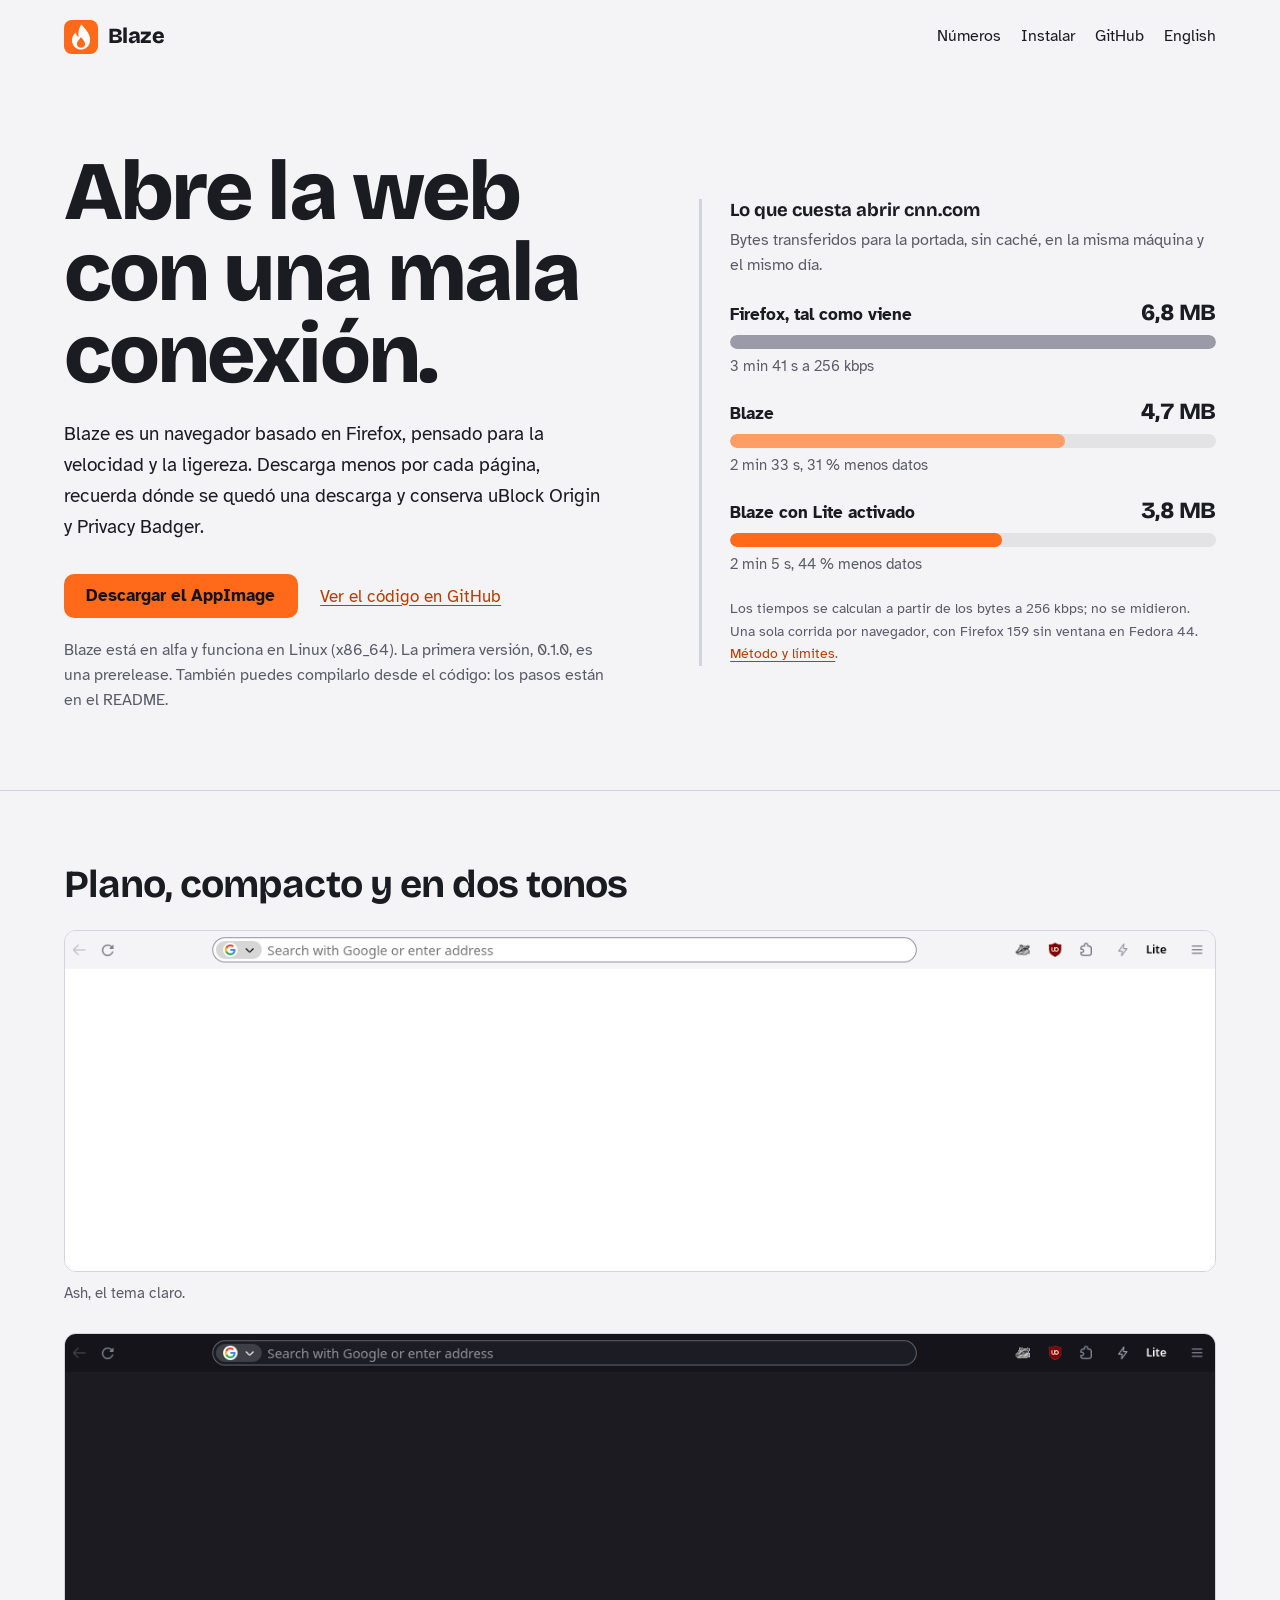
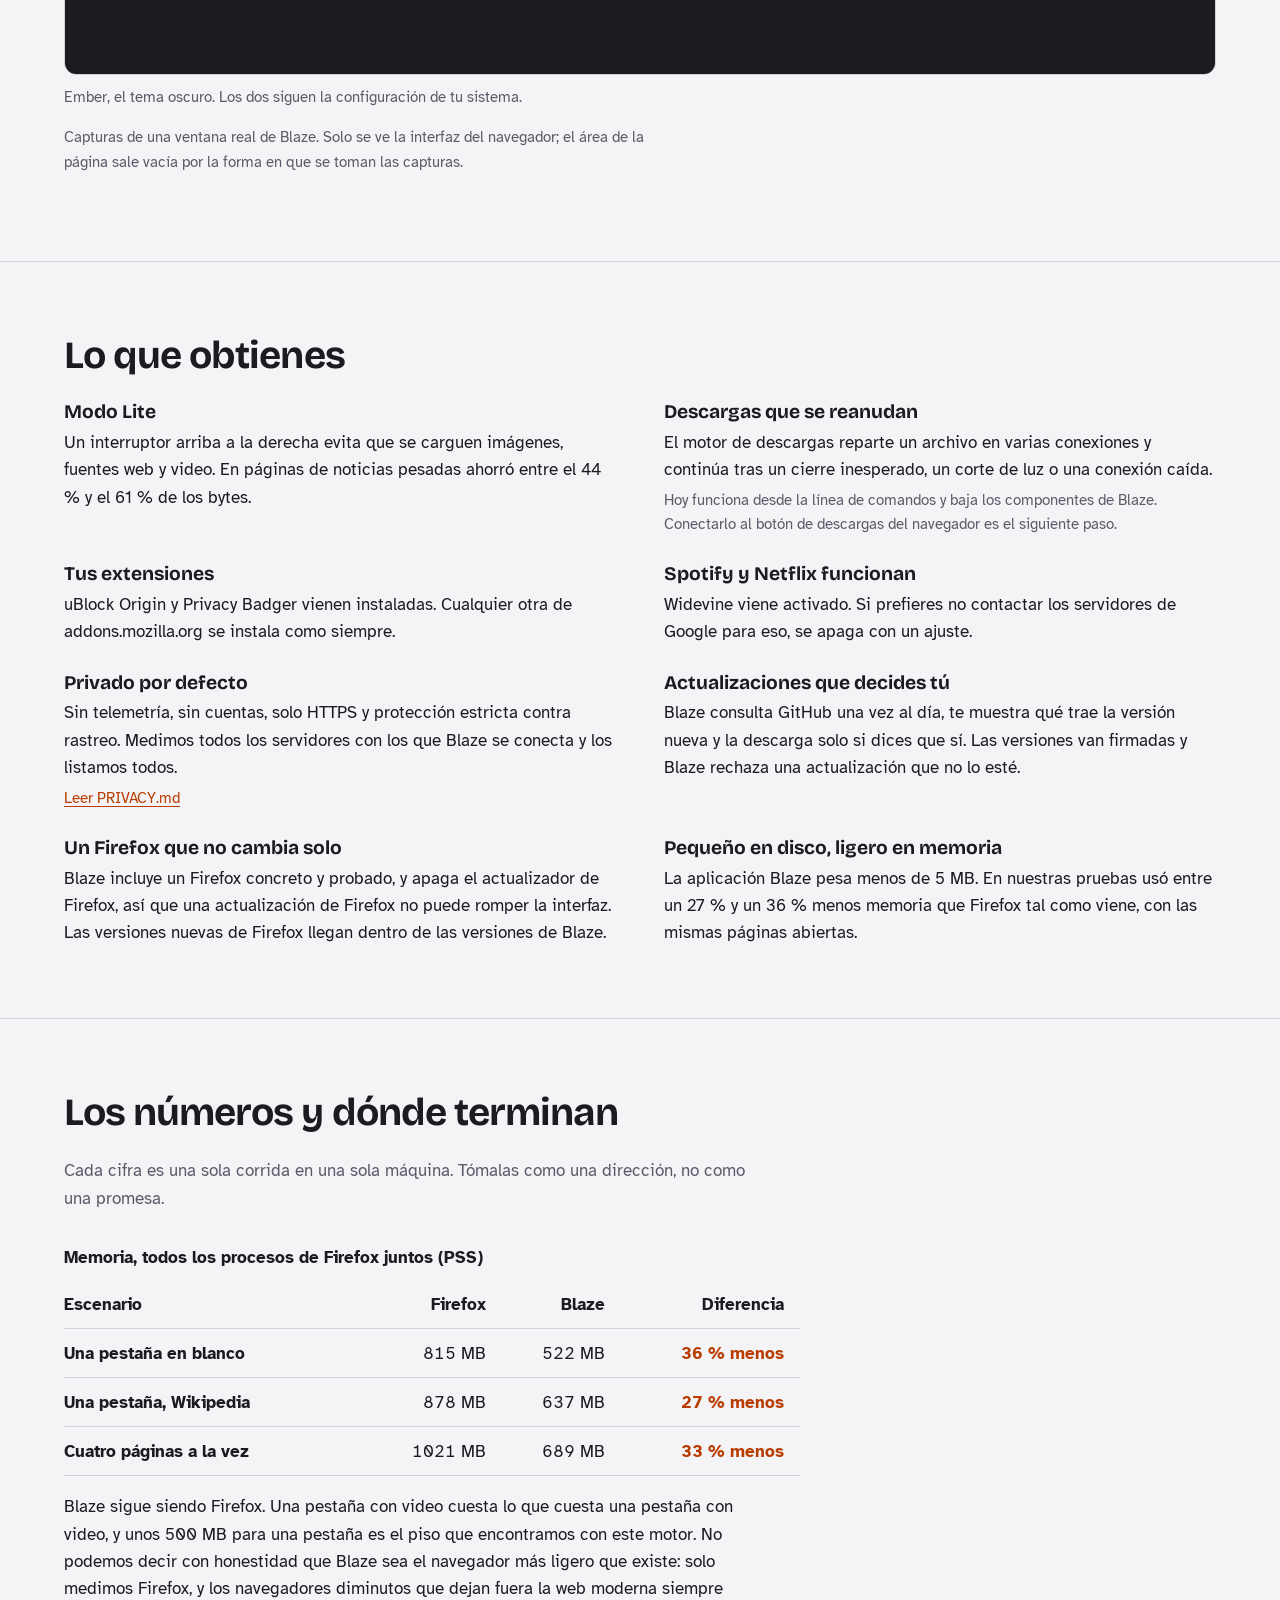
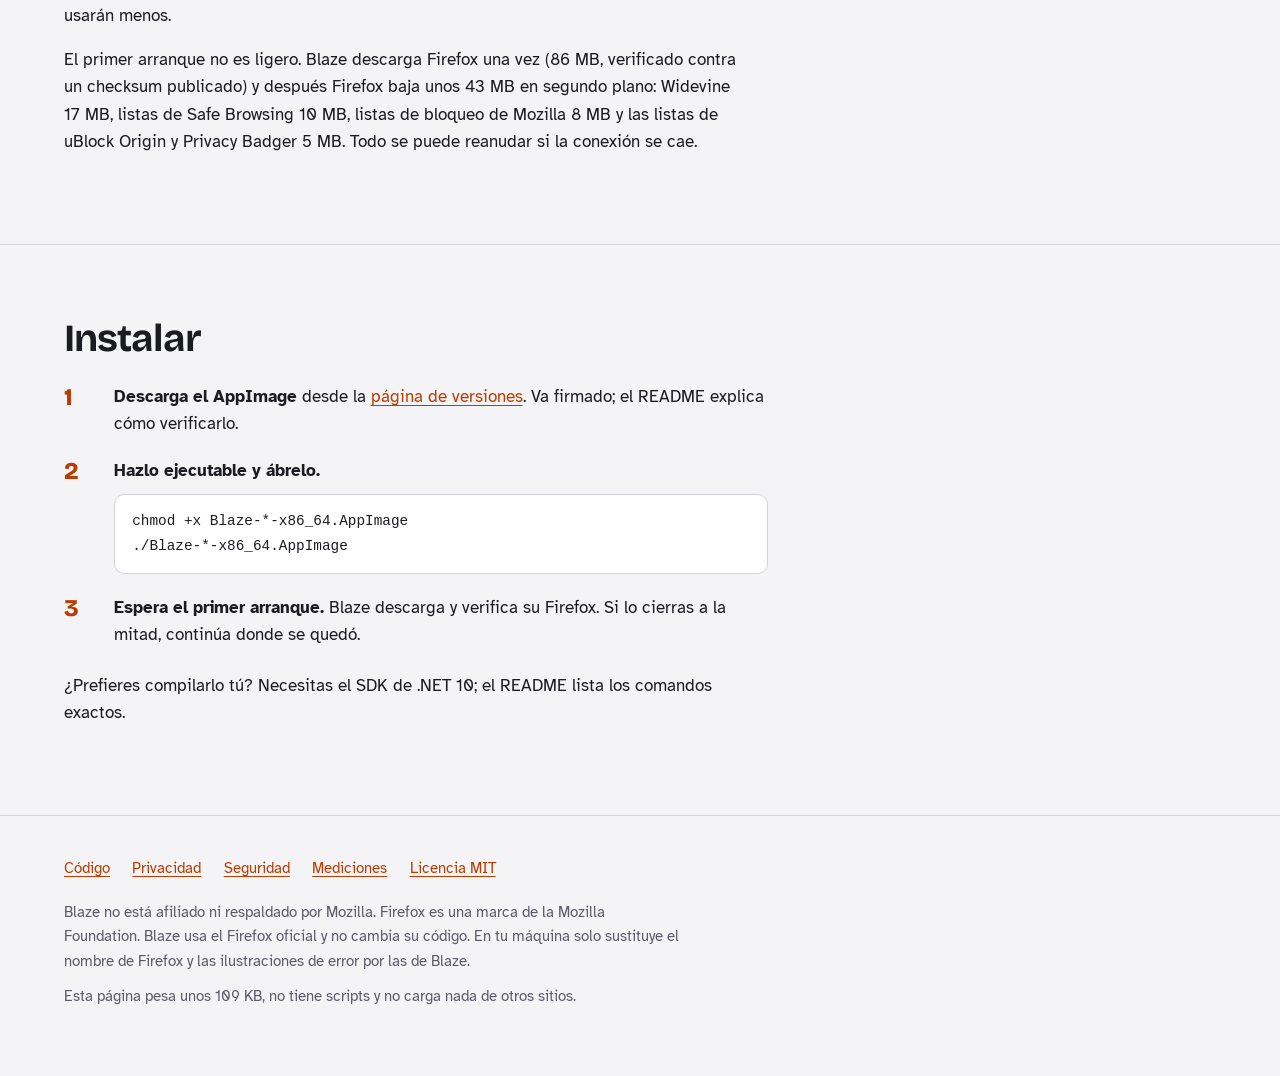
==== docs/es/index.html @ 8fc8d92f "Point the docs and website at the published 0.1.0 pre-release" ====
<!doctype html>
<html lang="es">
<head>
  <meta charset="utf-8">
  <meta name="viewport" content="width=device-width, initial-scale=1">
  <title>Blaze, un navegador basado en Firefox para conexiones lentas</title>
  <meta name="description" content="Blaze es un navegador basado en Firefox, pensado para la velocidad y la ligereza: modo Lite, descargas que se reanudan, uBlock Origin y Privacy Badger preinstalados, y actualizaciones que decides tú.">
  <meta name="theme-color" content="#14141a">
  <link rel="icon" href="../assets/blaze.svg" type="image/svg+xml">
  <link rel="preload" href="../assets/fonts/bricolage-grotesque-latin-wght-normal.woff2" as="font" type="font/woff2" crossorigin>
  <link rel="stylesheet" href="../assets/site.css">
  <meta property="og:title" content="Blaze, un navegador basado en Firefox para conexiones lentas">
  <meta property="og:description" content="Menos bytes por página, descargas que se reanudan y privado por defecto.">
  <meta property="og:image" content="https://vezzulab.github.io/blaze/assets/blaze-ember.png">
  <link rel="alternate" hreflang="en" href="https://vezzulab.github.io/blaze/">
</head>
<body>
<a class="skip" href="#main">Saltar al contenido</a>

<header class="site">
  <div class="wrap">
    <a class="brand" href="./"><img src="../assets/blaze.svg" alt="" width="34" height="34">Blaze</a>
    <nav class="top" aria-label="Principal">
      <a href="#numbers">Números</a>
      <a href="#install">Instalar</a>
      <a href="https://github.com/vezzulab/blaze">GitHub</a>
      <a href="../" hreflang="en" lang="en">English</a>
    </nav>
  </div>
</header>

<main id="main">
  <div class="wrap hero">
    <div>
      <h1>Abre la web con una mala conexión.</h1>
      <p class="lede">Blaze es un navegador basado en Firefox, pensado para la velocidad y la ligereza. Descarga menos por cada página, recuerda dónde se quedó una descarga y conserva uBlock Origin y Privacy Badger.</p>
      <div class="actions">
        <a class="btn" href="https://github.com/vezzulab/blaze/releases/latest">Descargar el AppImage</a>
        <a href="https://github.com/vezzulab/blaze">Ver el código en GitHub</a>
      </div>
      <p class="status">Blaze está en alfa y funciona en Linux (x86_64). La primera versión, 0.1.0, es una prerelease. También puedes compilarlo desde el código: los pasos están en el README.</p>
    </div>

    <aside class="weigh" aria-labelledby="weigh-h">
      <h2 id="weigh-h">Lo que cuesta abrir cnn.com</h2>
      <p class="sub">Bytes transferidos para la portada, sin caché, en la misma máquina y el mismo día.</p>

      <div class="bar-row">
        <div class="who"><span>Firefox, tal como viene</span><span class="size">6,8 MB</span></div>
        <div class="track"><div class="fill" style="--w:100%;--c:var(--bar-default);--d:.1s"></div></div>
        <div class="time">3 min 41 s a 256 kbps</div>
      </div>
      <div class="bar-row">
        <div class="who"><span>Blaze</span><span class="size">4,7 MB</span></div>
        <div class="track"><div class="fill" style="--w:69%;--c:var(--bar-blaze);--d:.3s"></div></div>
        <div class="time">2 min 33 s, 31 % menos datos</div>
      </div>
      <div class="bar-row">
        <div class="who"><span>Blaze con Lite activado</span><span class="size">3,8 MB</span></div>
        <div class="track"><div class="fill" style="--w:56%;--c:var(--bar-lite);--d:.5s"></div></div>
        <div class="time">2 min 5 s, 44 % menos datos</div>
      </div>
      <p class="fine">Los tiempos se calculan a partir de los bytes a 256 kbps; no se midieron. Una sola corrida por navegador, con Firefox 159 sin ventana en Fedora 44. <a href="https://github.com/vezzulab/blaze/blob/main/docs/BENCHMARKS.md">Método y límites</a>.</p>
    </aside>
  </div>

  <section class="block" aria-labelledby="look">
    <div class="wrap">
      <h2 id="look">Plano, compacto y en dos tonos</h2>
      <figure class="shots">
        <div class="shot">
          <img src="../assets/blaze-ash.png" width="1280" height="380" alt="Blaze en su tema claro, Ash: barra de direcciones redondeada y, arriba a la derecha, los iconos de uBlock Origin y Privacy Badger y el interruptor Lite." loading="lazy">
          <figcaption>Ash, el tema claro.</figcaption>
        </div>
        <div class="shot">
          <img src="../assets/blaze-ember.png" width="1280" height="380" alt="Blaze en su tema oscuro, Ember: la misma barra sobre un fondo casi negro." loading="lazy">
          <figcaption>Ember, el tema oscuro. Los dos siguen la configuración de tu sistema.</figcaption>
        </div>
      </figure>
      <p class="cap" style="margin-top:1rem;color:var(--muted);font-size:.95rem;">Capturas de una ventana real de Blaze. Solo se ve la interfaz del navegador; el área de la página sale vacía por la forma en que se toman las capturas.</p>
    </div>
  </section>

  <section class="block" aria-labelledby="what">
    <div class="wrap">
      <h2 id="what">Lo que obtienes</h2>
      <dl class="features">
        <div>
          <dt>Modo Lite</dt>
          <dd>Un interruptor arriba a la derecha evita que se carguen imágenes, fuentes web y video. En páginas de noticias pesadas ahorró entre el 44 % y el 61 % de los bytes.</dd>
        </div>
        <div>
          <dt>Descargas que se reanudan</dt>
          <dd>El motor de descargas reparte un archivo en varias conexiones y continúa tras un cierre inesperado, un corte de luz o una conexión caída.
            <small>Hoy funciona desde la línea de comandos y baja los componentes de Blaze. Conectarlo al botón de descargas del navegador es el siguiente paso.</small></dd>
        </div>
        <div>
          <dt>Tus extensiones</dt>
          <dd>uBlock Origin y Privacy Badger vienen instaladas. Cualquier otra de addons.mozilla.org se instala como siempre.</dd>
        </div>
        <div>
          <dt>Spotify y Netflix funcionan</dt>
          <dd>Widevine viene activado. Si prefieres no contactar los servidores de Google para eso, se apaga con un ajuste.</dd>
        </div>
        <div>
          <dt>Privado por defecto</dt>
          <dd>Sin telemetría, sin cuentas, solo HTTPS y protección estricta contra rastreo. Medimos todos los servidores con los que Blaze se conecta y los listamos todos.
            <small><a href="https://github.com/vezzulab/blaze/blob/main/PRIVACY.md">Leer PRIVACY.md</a></small></dd>
        </div>
        <div>
          <dt>Actualizaciones que decides tú</dt>
          <dd>Blaze consulta GitHub una vez al día, te muestra qué trae la versión nueva y la descarga solo si dices que sí. Las versiones van firmadas y Blaze rechaza una actualización que no lo esté.</dd>
        </div>
        <div>
          <dt>Un Firefox que no cambia solo</dt>
          <dd>Blaze incluye un Firefox concreto y probado, y apaga el actualizador de Firefox, así que una actualización de Firefox no puede romper la interfaz. Las versiones nuevas de Firefox llegan dentro de las versiones de Blaze.</dd>
        </div>
        <div>
          <dt>Pequeño en disco, ligero en memoria</dt>
          <dd>La aplicación Blaze pesa menos de 5 MB. En nuestras pruebas usó entre un 27 % y un 36 % menos memoria que Firefox tal como viene, con las mismas páginas abiertas.</dd>
        </div>
      </dl>
    </div>
  </section>

  <section class="block" id="numbers" aria-labelledby="num">
    <div class="wrap">
      <h2 id="num">Los números y dónde terminan</h2>
      <p class="intro">Cada cifra es una sola corrida en una sola máquina. Tómalas como una dirección, no como una promesa.</p>
      <div class="table-scroll">
        <table class="data">
          <caption>Memoria, todos los procesos de Firefox juntos (PSS)</caption>
          <thead><tr><th scope="col">Escenario</th><th scope="col" class="num">Firefox</th><th scope="col" class="num">Blaze</th><th scope="col" class="num">Diferencia</th></tr></thead>
          <tbody>
            <tr><th scope="row">Una pestaña en blanco</th><td class="num">815 MB</td><td class="num">522 MB</td><td class="num good">36 % menos</td></tr>
            <tr><th scope="row">Una pestaña, Wikipedia</th><td class="num">878 MB</td><td class="num">637 MB</td><td class="num good">27 % menos</td></tr>
            <tr><th scope="row">Cuatro páginas a la vez</th><td class="num">1021 MB</td><td class="num">689 MB</td><td class="num good">33 % menos</td></tr>
          </tbody>
        </table>
      </div>
      <p>Blaze sigue siendo Firefox. Una pestaña con video cuesta lo que cuesta una pestaña con video, y unos 500 MB para una pestaña es el piso que encontramos con este motor. No podemos decir con honestidad que Blaze sea el navegador más ligero que existe: solo medimos Firefox, y los navegadores diminutos que dejan fuera la web moderna siempre usarán menos.</p>
      <p>El primer arranque no es ligero. Blaze descarga Firefox una vez (86 MB, verificado contra un checksum publicado) y después Firefox baja unos 43 MB en segundo plano: Widevine 17 MB, listas de Safe Browsing 10 MB, listas de bloqueo de Mozilla 8 MB y las listas de uBlock Origin y Privacy Badger 5 MB. Todo se puede reanudar si la conexión se cae.</p>
    </div>
  </section>

  <section class="block" id="install" aria-labelledby="inst">
    <div class="wrap">
      <h2 id="inst">Instalar</h2>
      <ol class="steps">
        <li><div><strong>Descarga el AppImage</strong> desde la <a href="https://github.com/vezzulab/blaze/releases">página de versiones</a>. Va firmado; el README explica cómo verificarlo.</div></li>
        <li><div><strong>Hazlo ejecutable y ábrelo.</strong>
<pre><code>chmod +x Blaze-*-x86_64.AppImage
./Blaze-*-x86_64.AppImage</code></pre></div></li>
        <li><div><strong>Espera el primer arranque.</strong> Blaze descarga y verifica su Firefox. Si lo cierras a la mitad, continúa donde se quedó.</div></li>
      </ol>
      <p style="margin-top:1.5rem">¿Prefieres compilarlo tú? Necesitas el SDK de .NET 10; el README lista los comandos exactos.</p>
    </div>
  </section>
</main>

<footer class="site">
  <div class="wrap">
    <div class="links">
      <a href="https://github.com/vezzulab/blaze">Código</a>
      <a href="https://github.com/vezzulab/blaze/blob/main/PRIVACY.md">Privacidad</a>
      <a href="https://github.com/vezzulab/blaze/blob/main/SECURITY.md">Seguridad</a>
      <a href="https://github.com/vezzulab/blaze/blob/main/docs/BENCHMARKS.md">Mediciones</a>
      <a href="https://github.com/vezzulab/blaze/blob/main/LICENSE">Licencia MIT</a>
    </div>
    <p>Blaze no está afiliado ni respaldado por Mozilla. Firefox es una marca de la Mozilla Foundation. Blaze usa el Firefox oficial y no cambia su código. En tu máquina solo sustituye el nombre de Firefox y las ilustraciones de error por las de Blaze.</p>
    <p>Esta página pesa unos 109 KB, no tiene scripts y no carga nada de otros sitios.</p>
  </div>
</footer>
</body>
</html>
---- docs/assets/site.css ----
/* Blaze site. Light = Ash, dark = Ember: the page follows the system like the browser does.
   No third-party requests: fonts are self-hosted (OFL), no analytics, no scripts. */

@font-face { font-family: "Bricolage Grotesque"; src: url("fonts/bricolage-grotesque-latin-wght-normal.woff2") format("woff2"); font-weight: 200 800; font-display: swap; }
@font-face { font-family: "Atkinson Hyperlegible"; src: url("fonts/atkinson-hyperlegible-latin-400-normal.woff2") format("woff2"); font-weight: 400; font-display: swap; }
@font-face { font-family: "Atkinson Hyperlegible"; src: url("fonts/atkinson-hyperlegible-latin-700-normal.woff2") format("woff2"); font-weight: 700; font-display: swap; }

:root {
  --bg: #f4f4f7;
  --surface: #ffffff;
  --ink: #1b1b22;
  --muted: #5b5b69;
  --line: #d3d3dc;
  --accent: #ff6a1a;
  --accent-text: #b93c00;
  --on-accent: #14141a;
  --ring: #d94f00;
  --bar-default: #9a9aa8;
  --bar-blaze: #ff9d66;
  --bar-lite: #ff6a1a;
  --display: "Bricolage Grotesque", ui-sans-serif, system-ui, sans-serif;
  --text: "Atkinson Hyperlegible", ui-sans-serif, system-ui, sans-serif;
  color-scheme: light dark;
}
@media (prefers-color-scheme: dark) {
  :root {
    --bg: #14141a; --surface: #1c1c24; --ink: #ececf1; --muted: #a4a4b2; --line: #2e2e3a;
    --accent-text: #ff8a4c; --ring: #ff6a1a; --bar-default: #5d5d6c; --bar-blaze: #b8581f;
  }
}

* { box-sizing: border-box; }
html { -webkit-text-size-adjust: 100%; }
body { margin: 0; background: var(--bg); color: var(--ink); font: 1.0625rem/1.6 var(--text); }
img { max-width: 100%; height: auto; display: block; }
a { color: var(--accent-text); text-underline-offset: .18em; }
a:hover { text-decoration-thickness: 2px; }
:focus-visible { outline: 3px solid var(--ring); outline-offset: 3px; border-radius: 4px; }
.wrap { width: min(100% - 2.5rem, 72rem); margin-inline: auto; }
.skip { position: absolute; left: -9999px; }
.skip:focus { left: 1rem; top: 1rem; background: var(--surface); padding: .5rem .75rem; z-index: 9; }

/* ---------- header ---------- */
header.site { padding-block: 1.25rem; }
header.site .wrap { display: flex; align-items: center; justify-content: space-between; gap: 1rem; }
.brand { display: inline-flex; align-items: center; gap: .6rem; font: 800 1.35rem/1 var(--display); letter-spacing: -.02em; color: var(--ink); text-decoration: none; }
.brand img { width: 34px; height: 34px; }
nav.top { display: flex; gap: 1.25rem; align-items: center; font-size: .98rem; }
nav.top a { color: var(--ink); text-decoration: none; }
nav.top a:hover { color: var(--accent-text); text-decoration: underline; }

/* ---------- hero ---------- */
.hero { padding-block: clamp(2rem, 6vw, 5rem) clamp(2.5rem, 6vw, 5rem); display: grid; gap: clamp(2rem, 5vw, 4rem); }
@media (min-width: 62rem) { .hero { grid-template-columns: 1.05fr .95fr; align-items: center; } }
h1 { margin: 0; font: 800 clamp(2.6rem, 7.4vw, 5.2rem)/.98 var(--display); letter-spacing: -.035em; max-width: 13ch; text-wrap: balance; }
.lede { margin: 1.5rem 0 0; font-size: 1.2rem; max-width: 34rem; color: var(--ink); }
.actions { display: flex; flex-wrap: wrap; gap: .9rem 1.4rem; align-items: center; margin-top: 2rem; }
.btn { display: inline-block; padding: .85rem 1.4rem; border-radius: 10px; background: var(--accent); color: var(--on-accent); font: 700 1.05rem/1 var(--text); text-decoration: none; border: 0; }
.btn:hover { background: #ff7d36; }
.btn:active { background: #e85a0c; }
.status { margin: 1.25rem 0 0; color: var(--muted); font-size: .98rem; max-width: 34rem; }

/* The measured proof: bytes to open the same page. One orchestrated moment on load. */
.weigh { border-inline-start: 3px solid var(--line); padding-inline-start: clamp(1rem, 3vw, 1.75rem); }
.weigh h2 { margin: 0 0 .35rem; font: 700 1.15rem/1.3 var(--display); }
.weigh p.sub { margin: 0 0 1.4rem; color: var(--muted); font-size: .98rem; }
.bar-row { margin-bottom: 1.35rem; }
.bar-row .who { display: flex; justify-content: space-between; align-items: baseline; gap: 1rem; font-weight: 700; }
.bar-row .who .size { font: 800 1.45rem/1 var(--display); letter-spacing: -.02em; font-variant-numeric: tabular-nums; }
.bar-row .track { height: 14px; margin-block: .45rem .3rem; background: color-mix(in srgb, var(--ink) 8%, transparent); border-radius: 7px; overflow: hidden; }
.bar-row .fill { height: 100%; width: var(--w); background: var(--c); border-radius: 7px; transform-origin: left center; animation: grow 1.1s cubic-bezier(.2, .8, .2, 1) both; animation-delay: var(--d, 0s); }
.bar-row .time { color: var(--muted); font-size: .95rem; }
@keyframes grow { from { transform: scaleX(0); } to { transform: scaleX(1); } }
.weigh .fine { margin: .5rem 0 0; color: var(--muted); font-size: .88rem; }

/* ---------- sections ---------- */
section.block { padding-block: clamp(2.5rem, 6vw, 4.5rem); border-top: 1px solid var(--line); }
section.block > .wrap > h2 { margin: 0 0 1.5rem; font: 700 clamp(1.7rem, 3.6vw, 2.4rem)/1.1 var(--display); letter-spacing: -.025em; max-width: 24ch; text-wrap: balance; }
section.block p { max-width: 62ch; }
.intro { margin: 0 0 2rem; color: var(--muted); }

dl.features { margin: 0; display: grid; gap: 1.6rem 3rem; }
@media (min-width: 48rem) { dl.features { grid-template-columns: 1fr 1fr; } }
dl.features dt { font: 700 1.2rem/1.25 var(--display); margin: 0 0 .3rem; }
dl.features dd { margin: 0; color: var(--ink); max-width: 38rem; }
dl.features dd small { display: block; margin-top: .35rem; color: var(--muted); font-size: .92rem; }

figure.shots { margin: 0; display: grid; gap: 1.75rem; }
figure.shots .shot { margin: 0; }
figure.shots img { width: 100%; aspect-ratio: 1280 / 380; object-fit: cover; object-position: top left; border-radius: 12px; border: 1px solid var(--line); }
figure.shots figcaption, figcaption.cap { margin-top: .6rem; color: var(--muted); font-size: .95rem; }

table.data { width: 100%; border-collapse: collapse; font-variant-numeric: tabular-nums; max-width: 46rem; }
table.data caption { text-align: left; font-weight: 700; padding-bottom: .6rem; }
table.data th, table.data td { text-align: left; padding: .65rem .9rem .65rem 0; border-bottom: 1px solid var(--line); }
table.data th { font-weight: 700; }
table.data td.num, table.data th.num { text-align: right; padding-right: 1rem; }
table.data td.good { font-weight: 700; color: var(--accent-text); }
.table-scroll { overflow-x: auto; }

ol.steps { margin: 0; padding: 0; list-style: none; display: grid; gap: 1.2rem; counter-reset: s; max-width: 44rem; }
ol.steps li { counter-increment: s; display: grid; grid-template-columns: 2.2rem 1fr; gap: .9rem; }
ol.steps li::before { content: counter(s); font: 800 1.5rem/1.2 var(--display); color: var(--accent-text); }
pre, code { font-family: ui-monospace, "SF Mono", Menlo, Consolas, monospace; font-size: .92em; }
pre { margin: .6rem 0 0; padding: .9rem 1.1rem; background: var(--surface); border: 1px solid var(--line); border-radius: 10px; overflow-x: auto; max-width: 100%; }
:not(pre) > code { background: color-mix(in srgb, var(--ink) 8%, transparent); padding: .08em .35em; border-radius: 5px; }

footer.site { border-top: 1px solid var(--line); padding-block: 2.5rem 3.5rem; color: var(--muted); font-size: .95rem; }
footer.site p { margin: 0 0 .7rem; max-width: 62ch; }
footer.site .links { display: flex; flex-wrap: wrap; gap: .5rem 1.4rem; margin-bottom: 1.2rem; }

/* small screens: keep the header on one line */
@media (max-width: 36rem) { nav.top a:nth-child(-n+2) { display: none; } nav.top { gap: 1.1rem; } }

@media (prefers-reduced-motion: reduce) { .bar-row .fill { animation: none; } }
@media print { header.site nav, .actions { display: none; } }
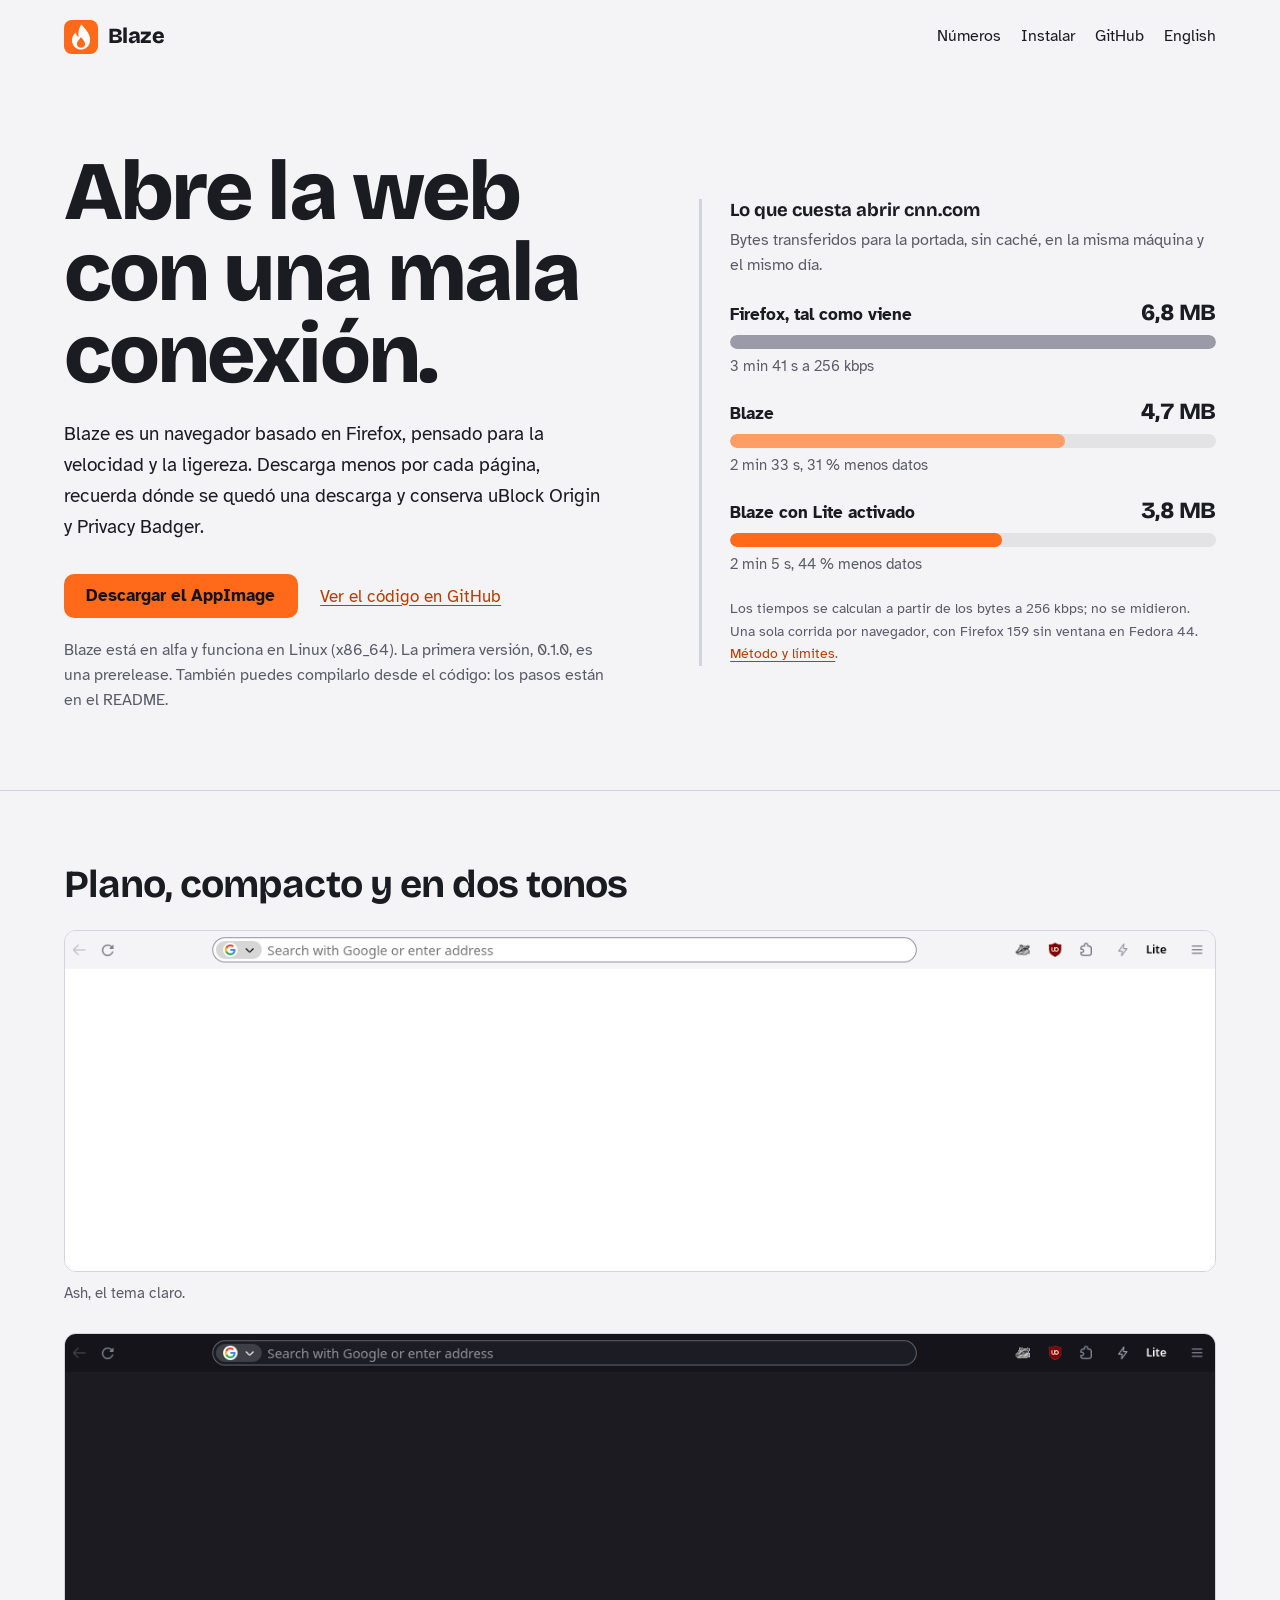
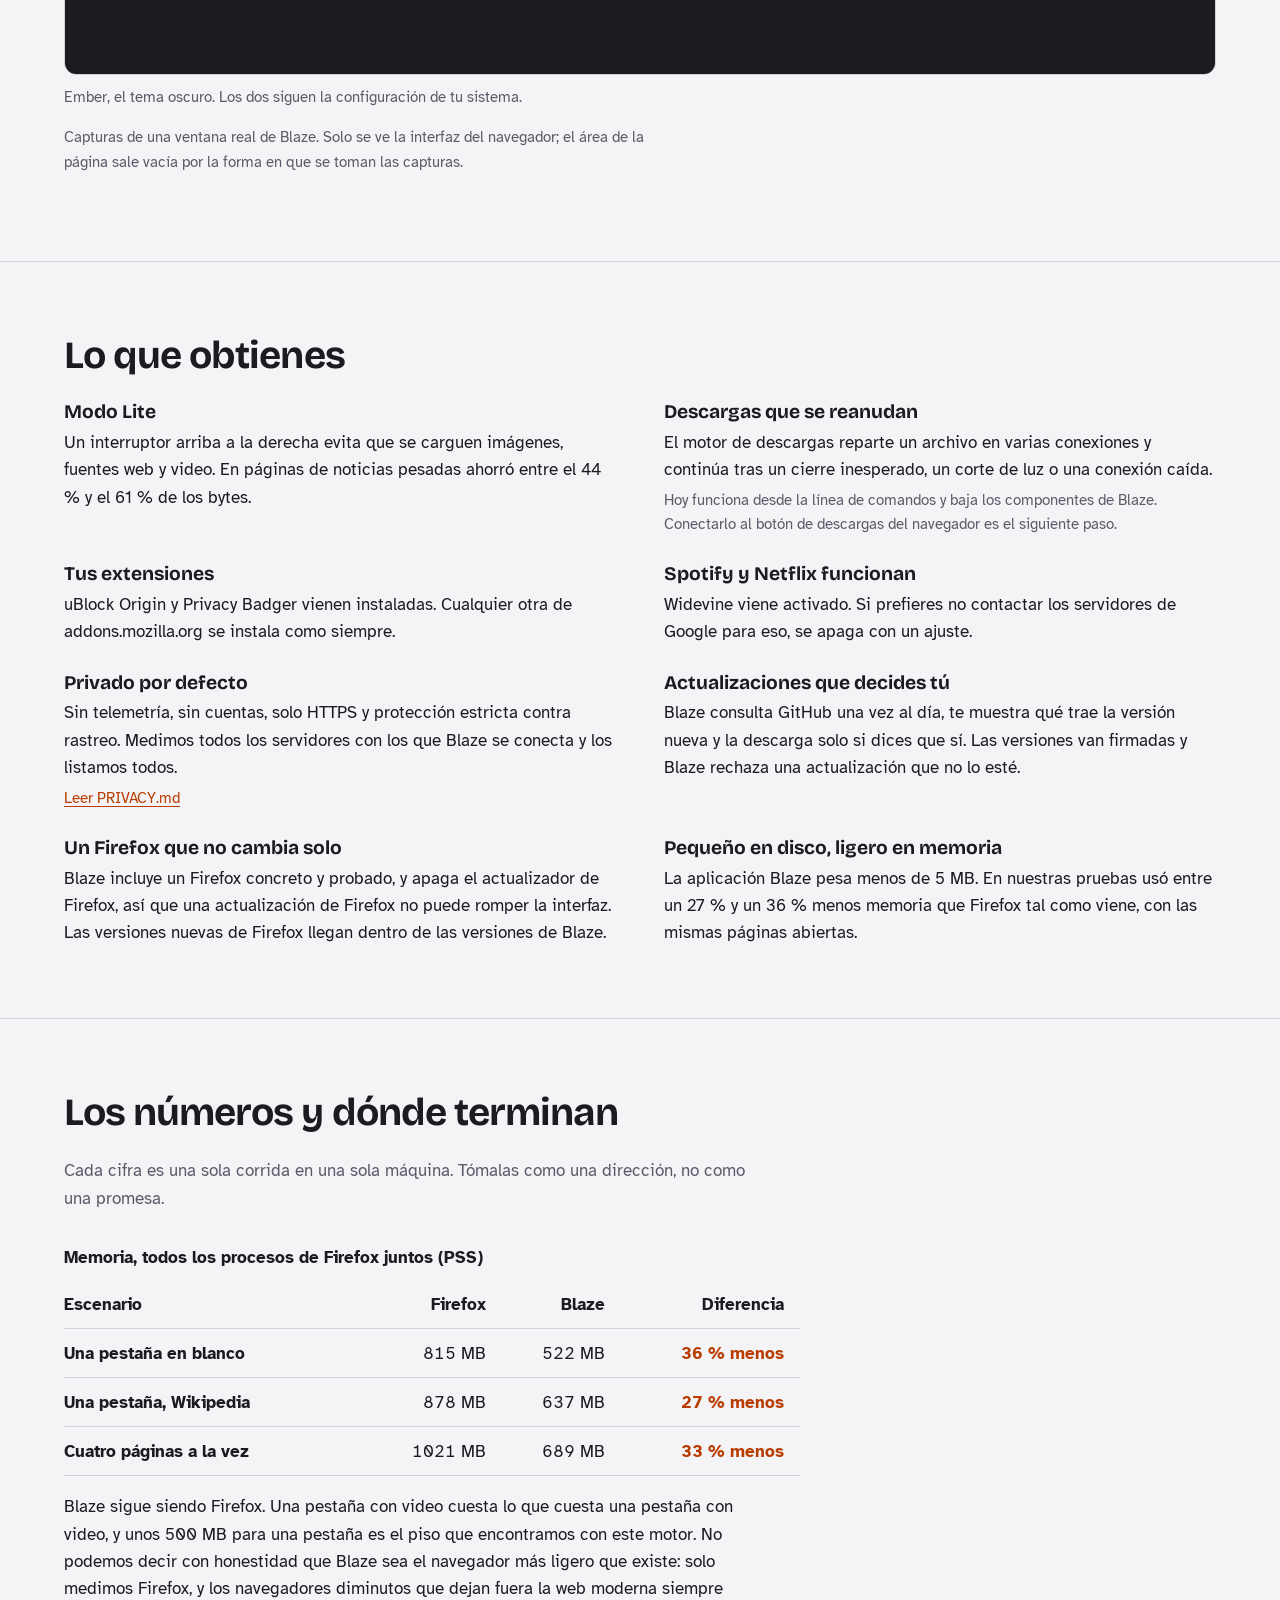
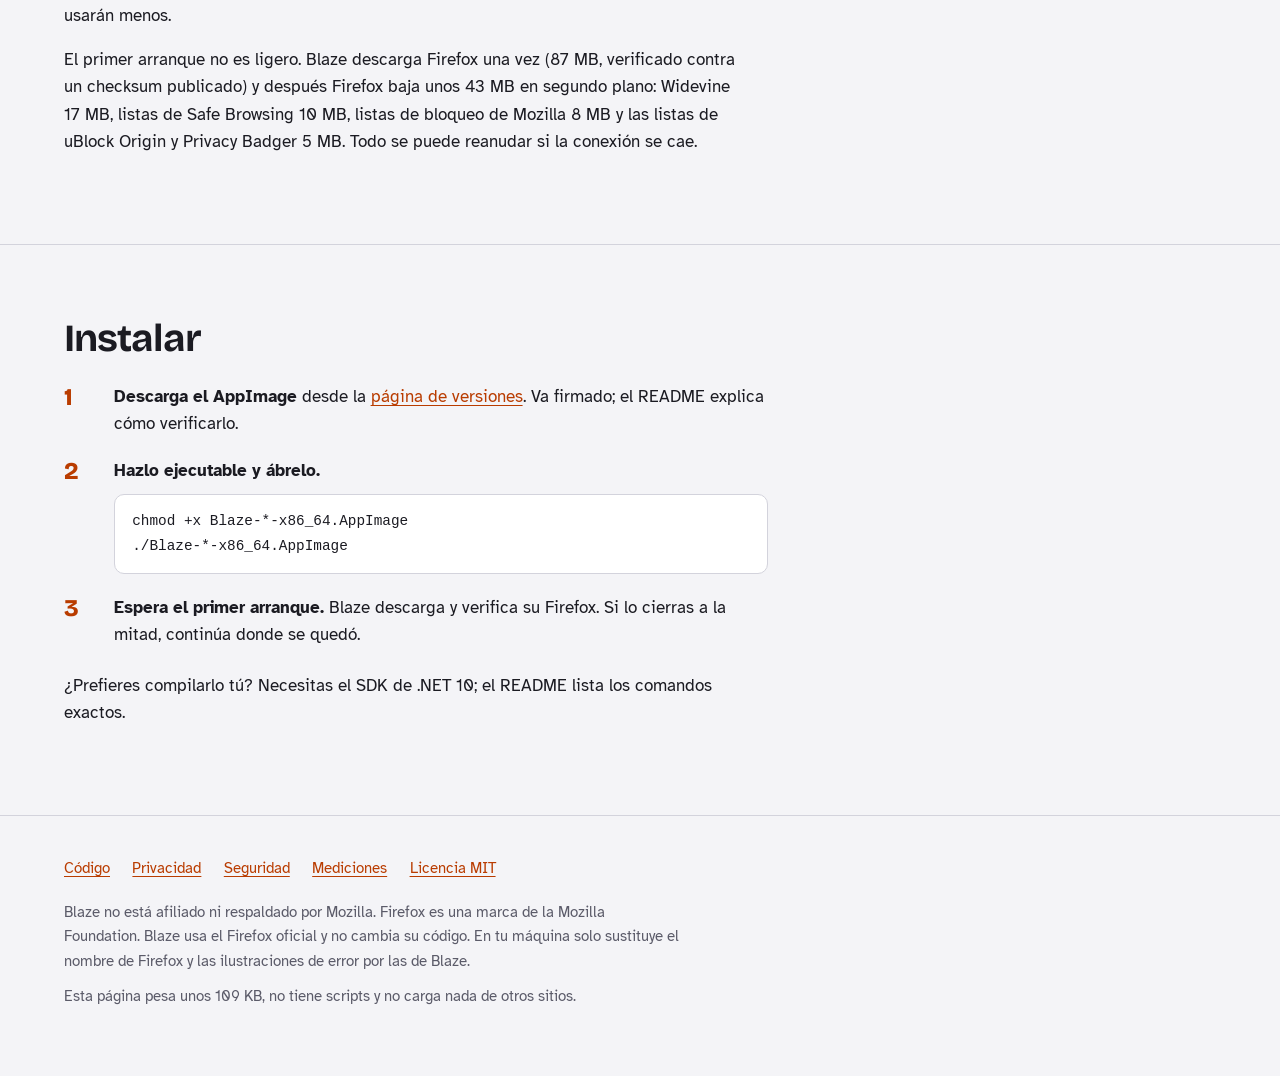
==== commit 0c0328fe: "Pin Firefox 160.0.1 (security) and lock down profile permissions The pinned engine was Firefox 159.0" ====
--- a/docs/es/index.html
+++ b/docs/es/index.html
@@ -139,7 +139,7 @@
         </table>
       </div>
       <p>Blaze sigue siendo Firefox. Una pestaña con video cuesta lo que cuesta una pestaña con video, y unos 500 MB para una pestaña es el piso que encontramos con este motor. No podemos decir con honestidad que Blaze sea el navegador más ligero que existe: solo medimos Firefox, y los navegadores diminutos que dejan fuera la web moderna siempre usarán menos.</p>
-      <p>El primer arranque no es ligero. Blaze descarga Firefox una vez (86 MB, verificado contra un checksum publicado) y después Firefox baja unos 43 MB en segundo plano: Widevine 17 MB, listas de Safe Browsing 10 MB, listas de bloqueo de Mozilla 8 MB y las listas de uBlock Origin y Privacy Badger 5 MB. Todo se puede reanudar si la conexión se cae.</p>
+      <p>El primer arranque no es ligero. Blaze descarga Firefox una vez (87 MB, verificado contra un checksum publicado) y después Firefox baja unos 43 MB en segundo plano: Widevine 17 MB, listas de Safe Browsing 10 MB, listas de bloqueo de Mozilla 8 MB y las listas de uBlock Origin y Privacy Badger 5 MB. Todo se puede reanudar si la conexión se cae.</p>
     </div>
   </section>
 
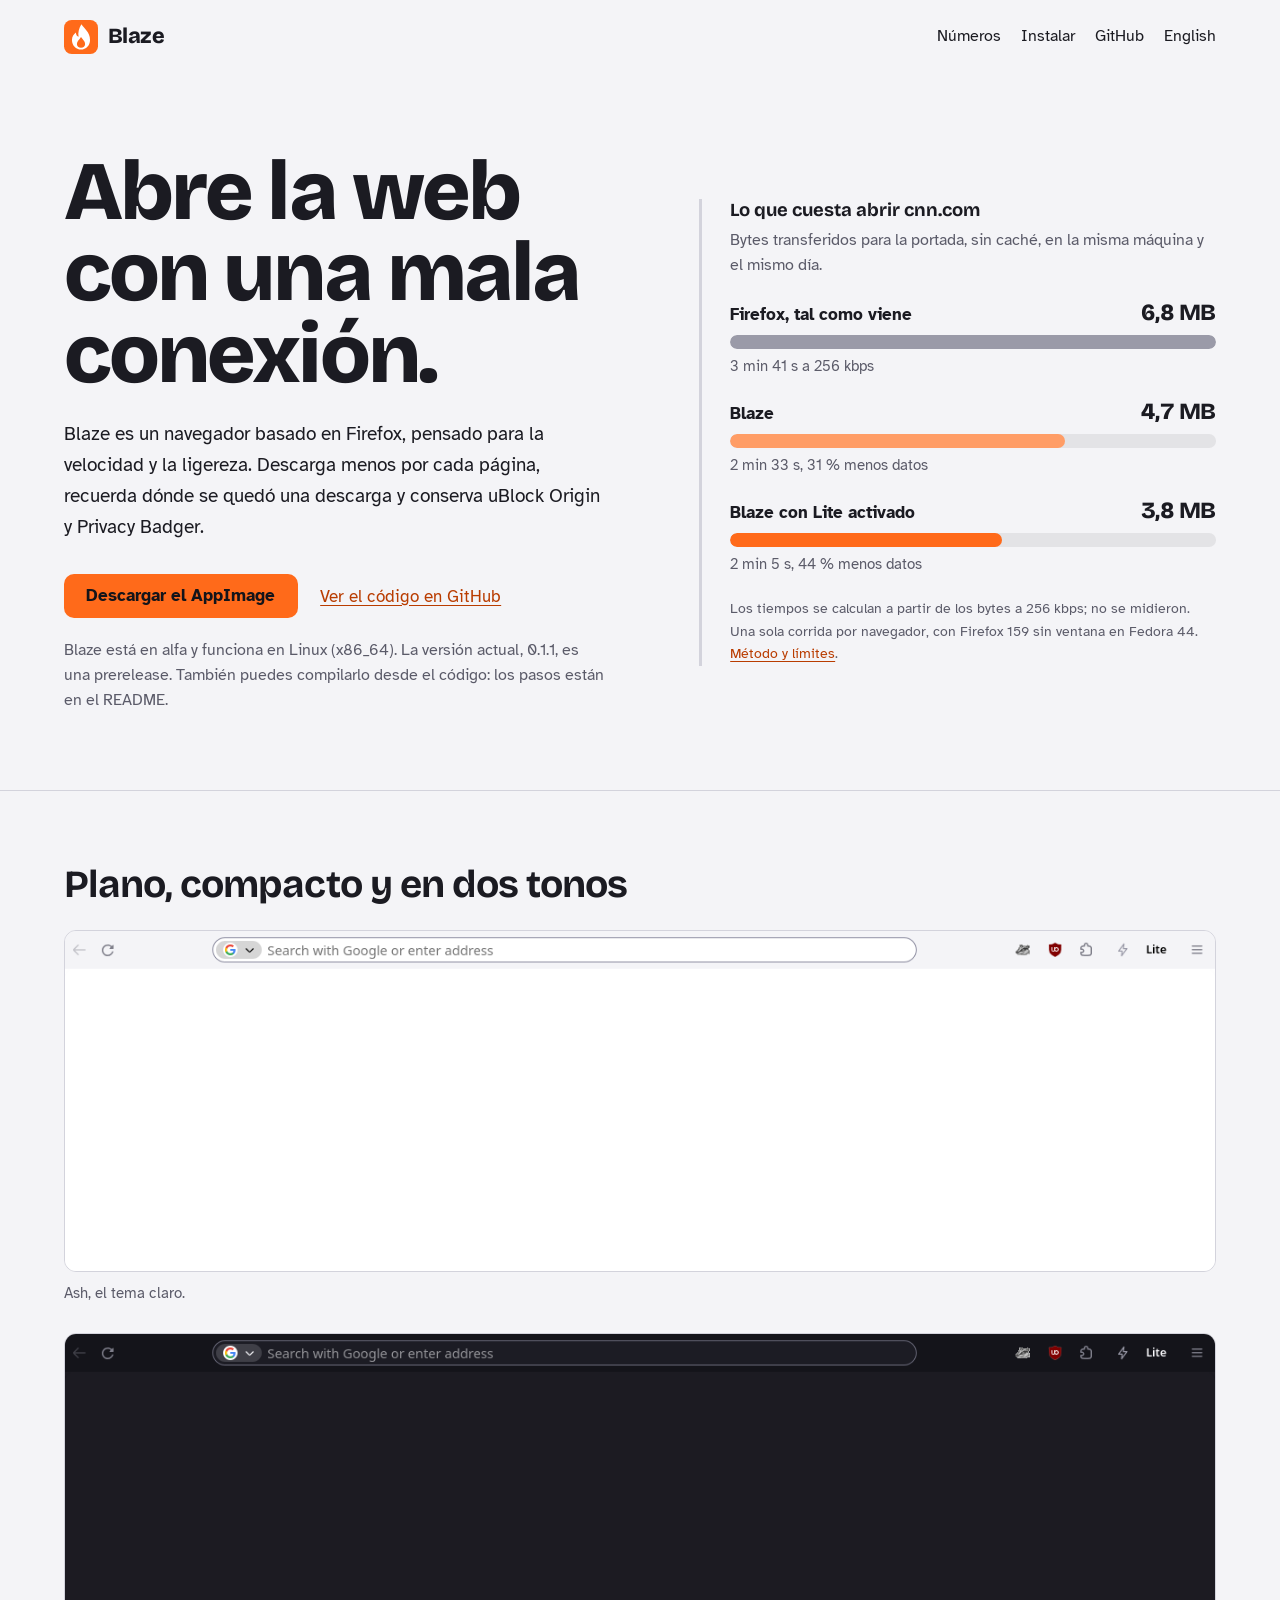
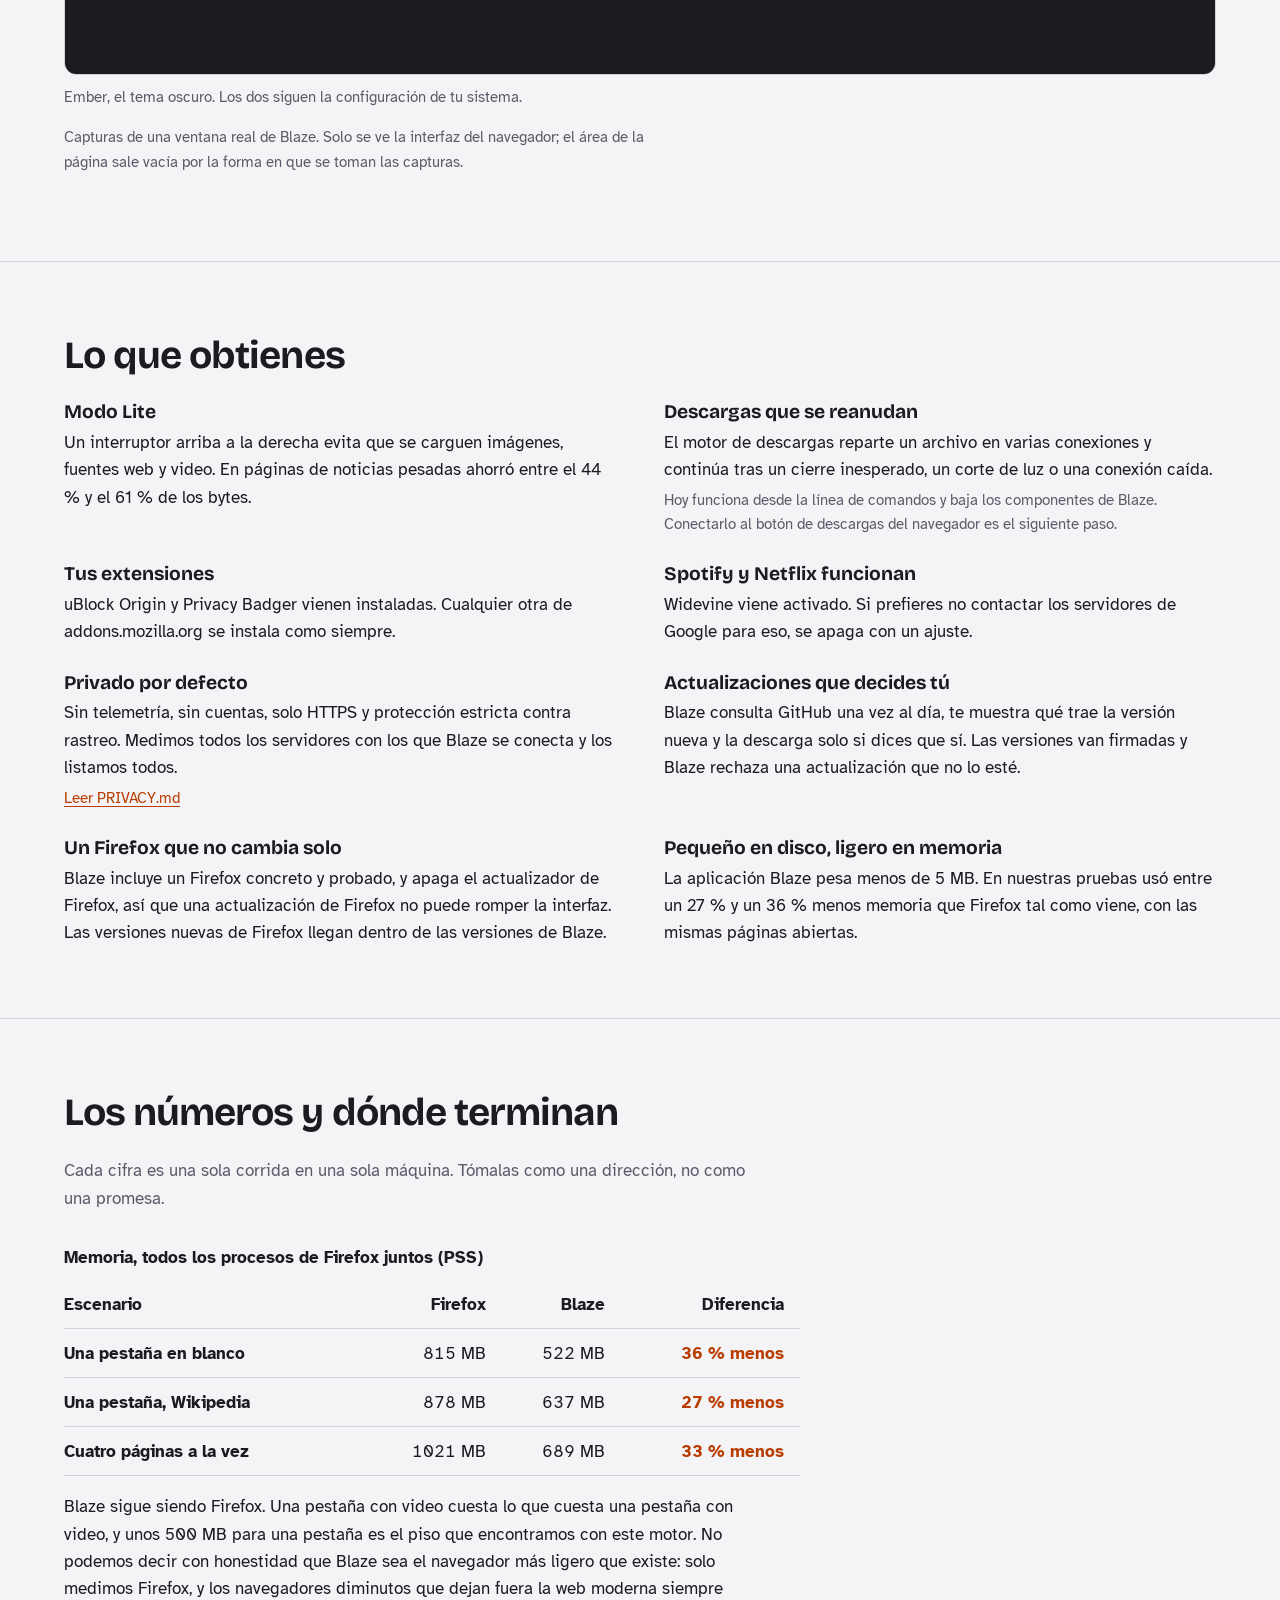
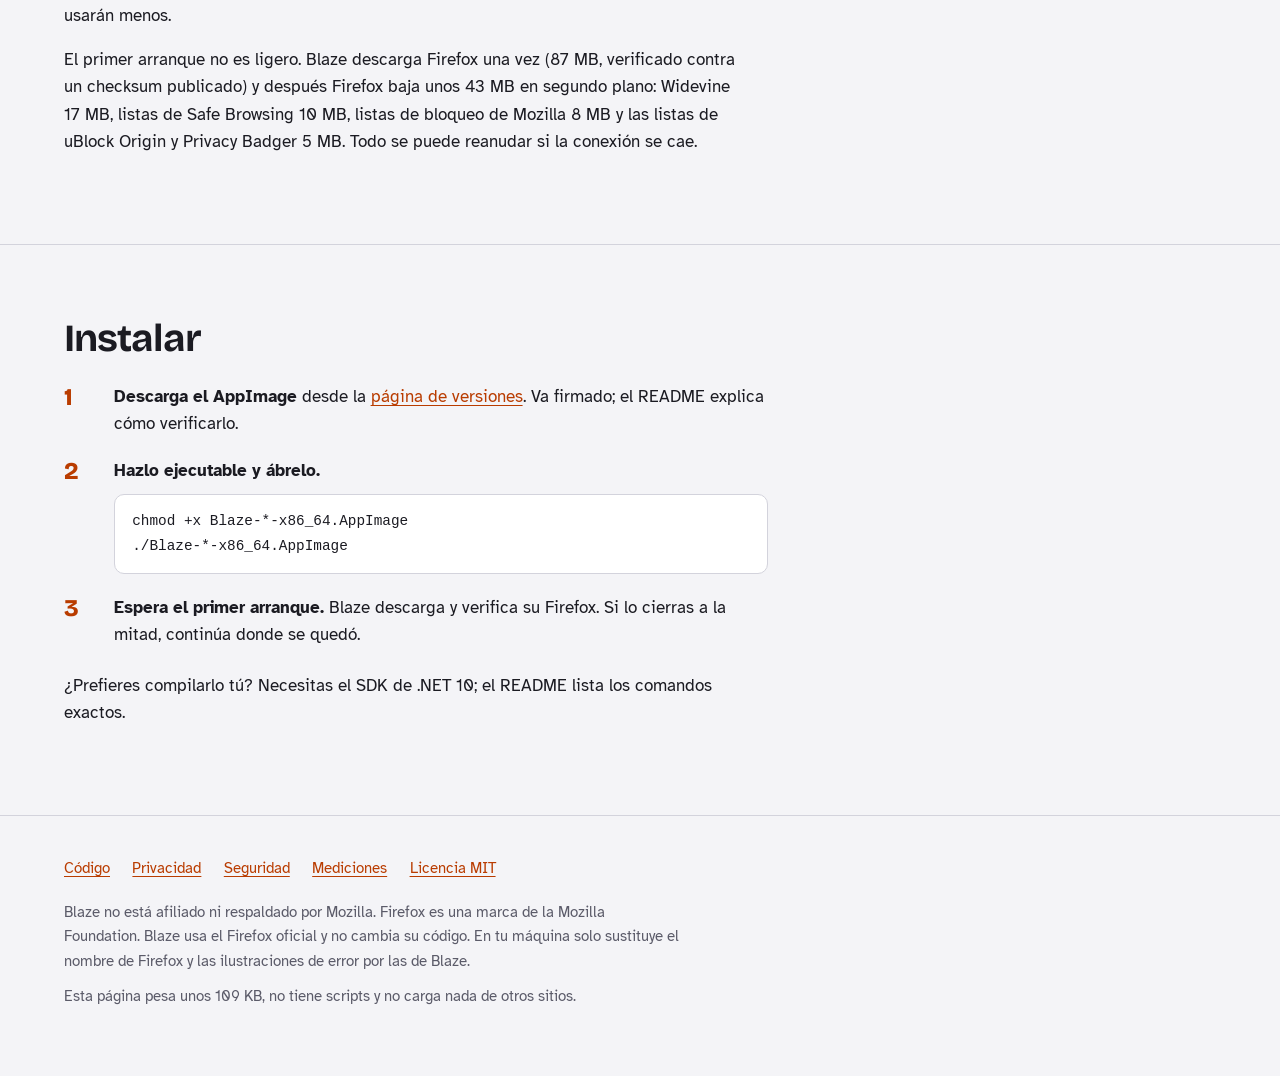
==== commit 207a6488: "Point the docs and website at 0.1.1 and warn against 0.1.0" ====
--- a/docs/es/index.html
+++ b/docs/es/index.html
@@ -38,7 +38,7 @@
         <a class="btn" href="https://github.com/vezzulab/blaze/releases/latest">Descargar el AppImage</a>
         <a href="https://github.com/vezzulab/blaze">Ver el código en GitHub</a>
       </div>
-      <p class="status">Blaze está en alfa y funciona en Linux (x86_64). La primera versión, 0.1.0, es una prerelease. También puedes compilarlo desde el código: los pasos están en el README.</p>
+      <p class="status">Blaze está en alfa y funciona en Linux (x86_64). La versión actual, 0.1.1, es una prerelease. También puedes compilarlo desde el código: los pasos están en el README.</p>
     </div>
 
     <aside class="weigh" aria-labelledby="weigh-h">
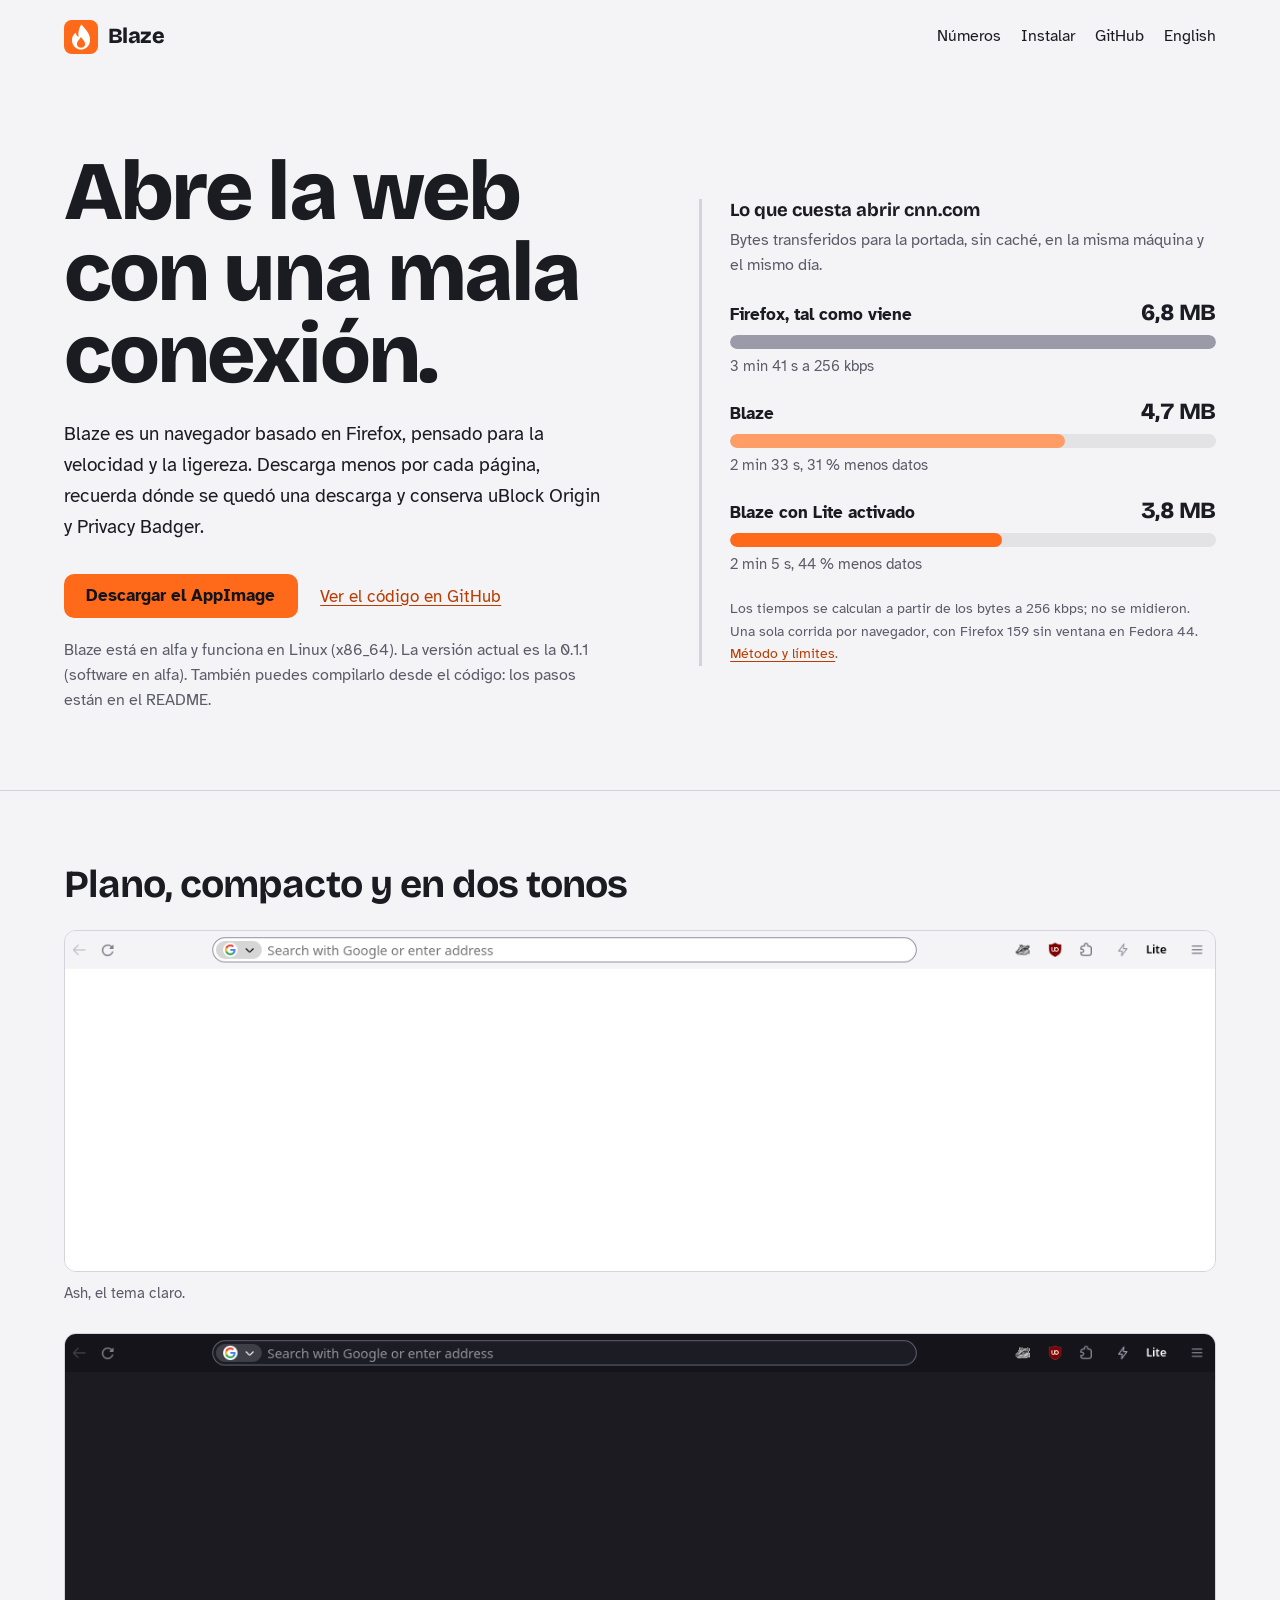
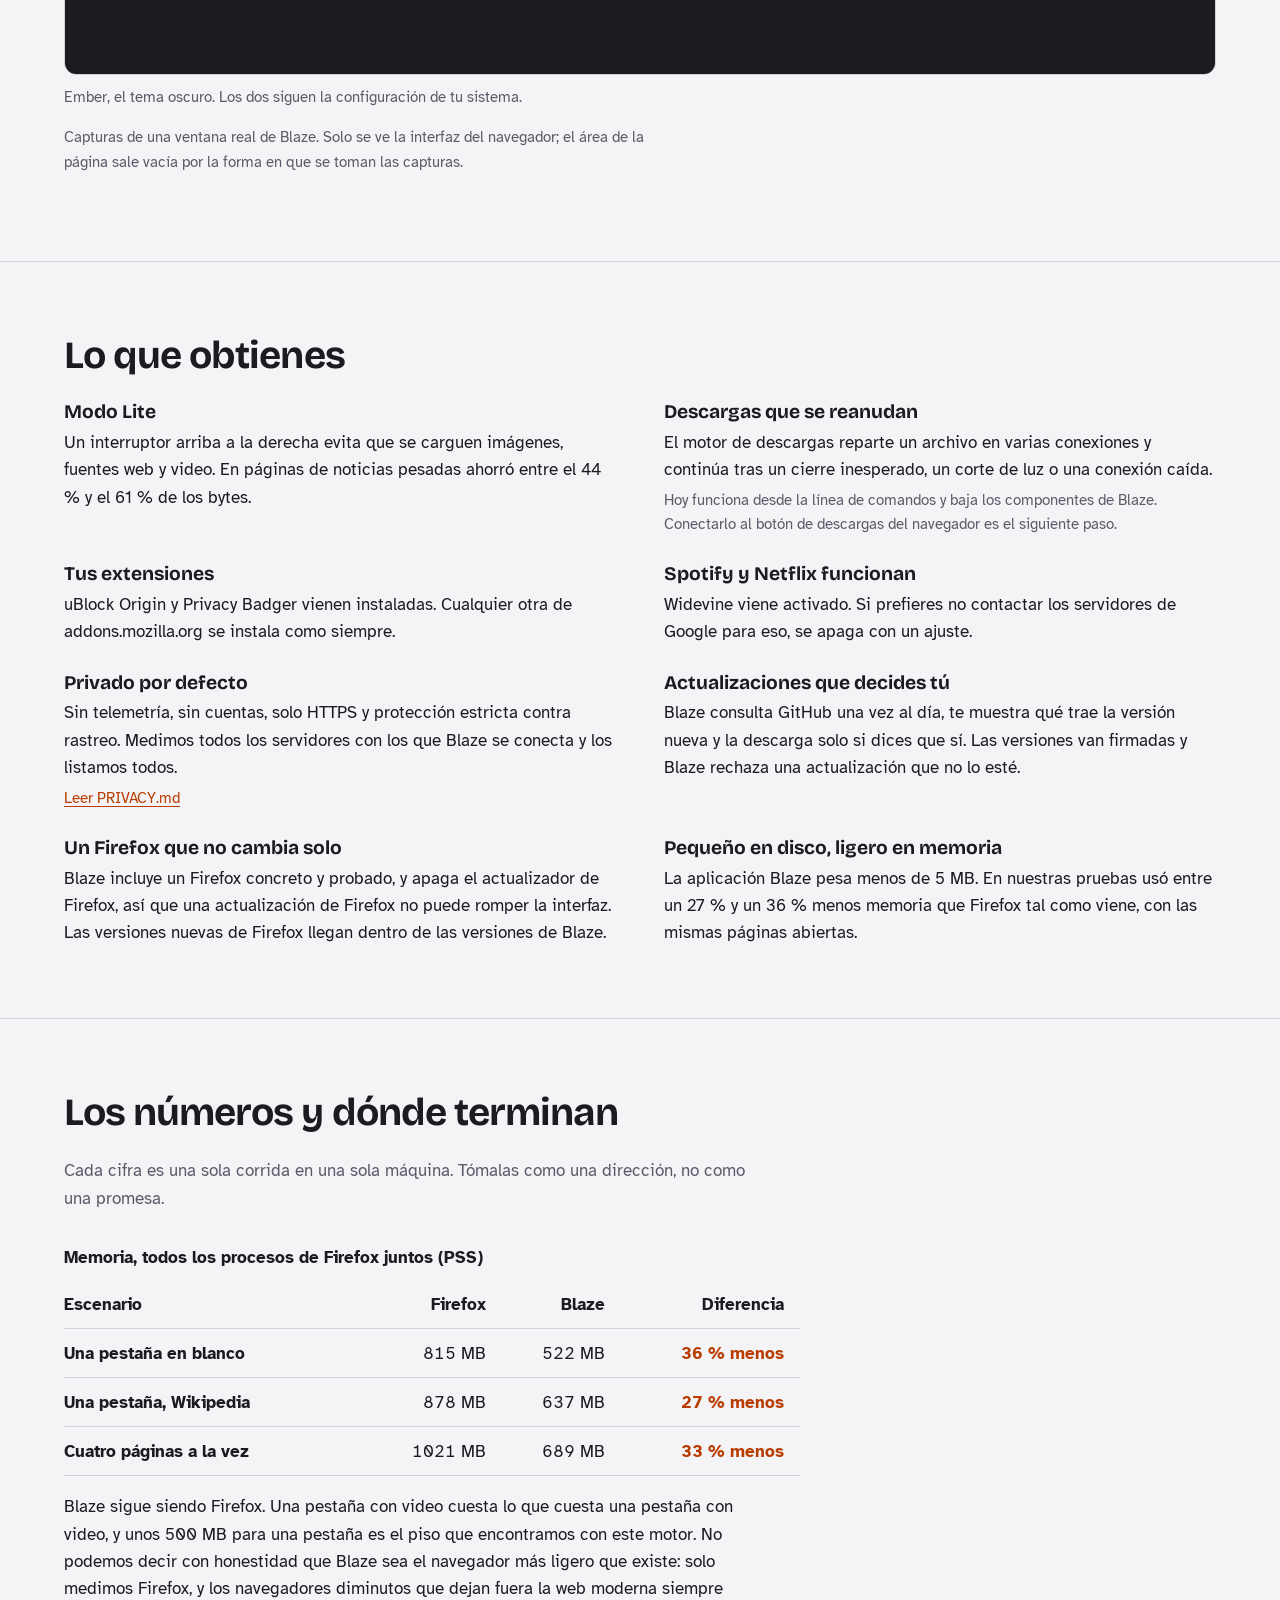
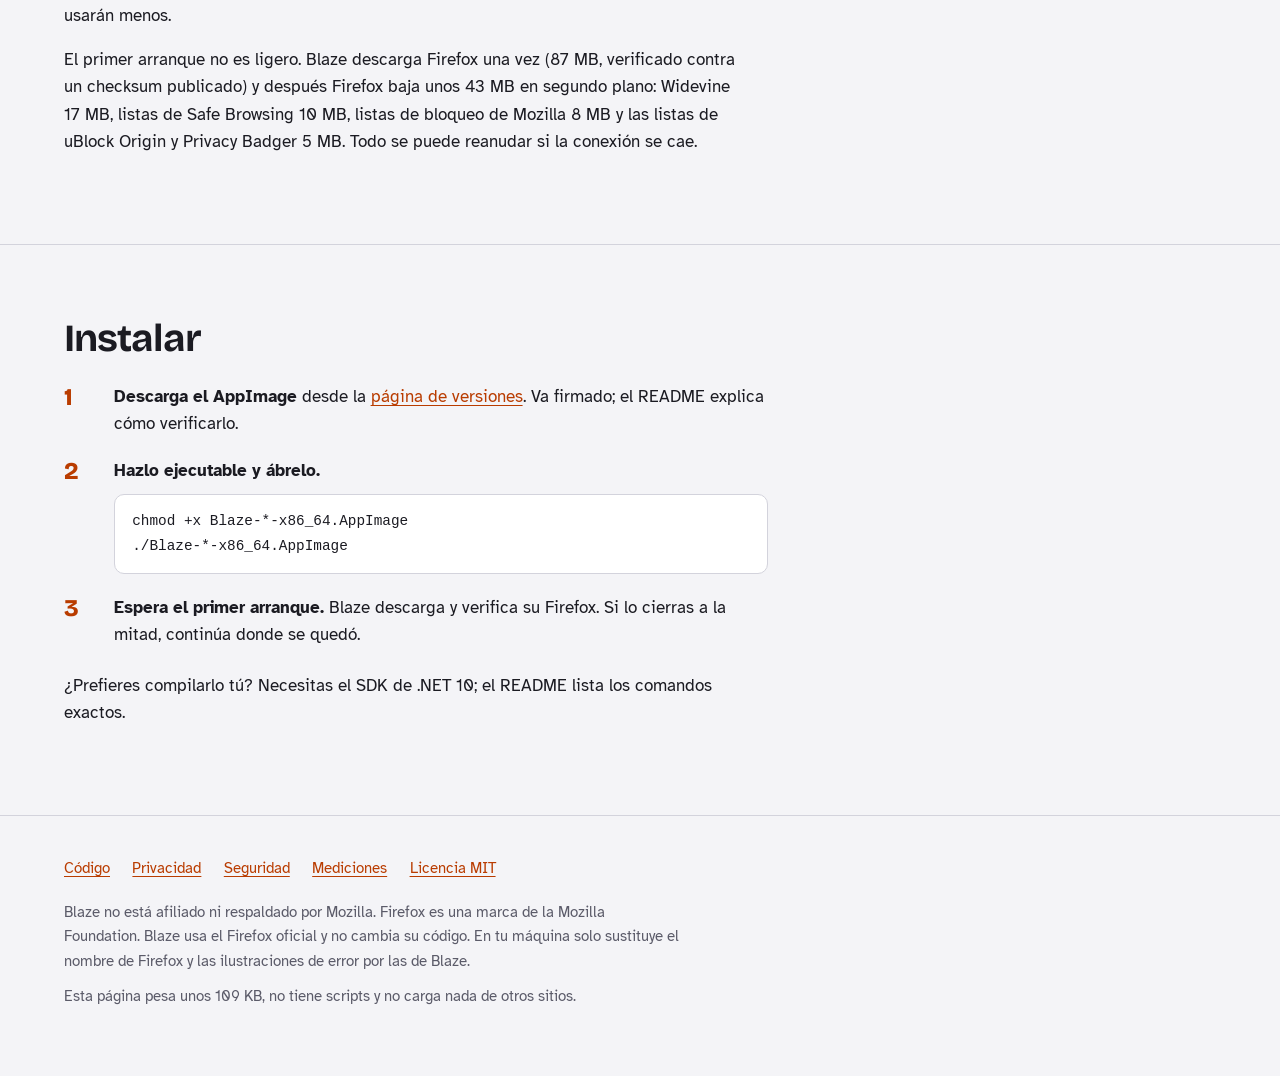
==== commit 7fa5ca70: "Publish as a normal Latest release instead of a pre-release" ====
--- a/docs/es/index.html
+++ b/docs/es/index.html
@@ -38,7 +38,7 @@
         <a class="btn" href="https://github.com/vezzulab/blaze/releases/latest">Descargar el AppImage</a>
         <a href="https://github.com/vezzulab/blaze">Ver el código en GitHub</a>
       </div>
-      <p class="status">Blaze está en alfa y funciona en Linux (x86_64). La versión actual, 0.1.1, es una prerelease. También puedes compilarlo desde el código: los pasos están en el README.</p>
+      <p class="status">Blaze está en alfa y funciona en Linux (x86_64). La versión actual es la 0.1.1 (software en alfa). También puedes compilarlo desde el código: los pasos están en el README.</p>
     </div>
 
     <aside class="weigh" aria-labelledby="weigh-h">
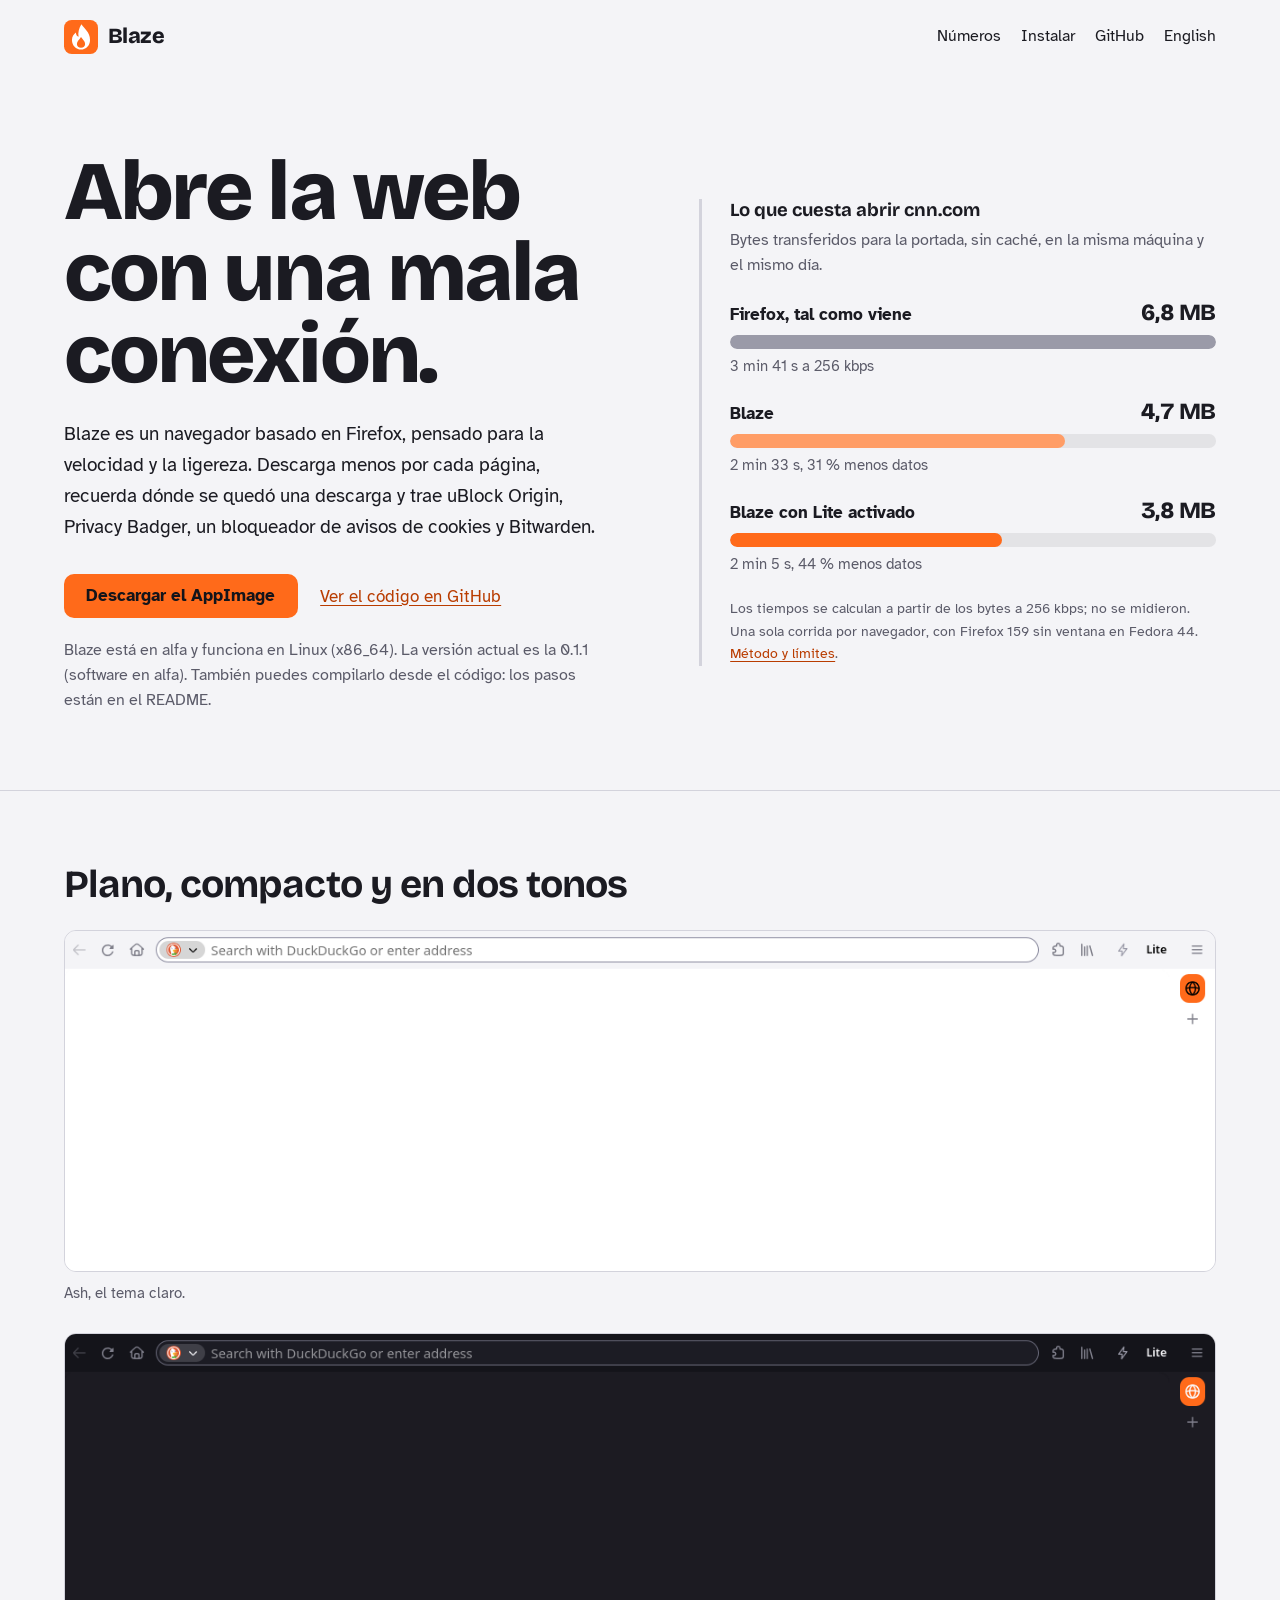
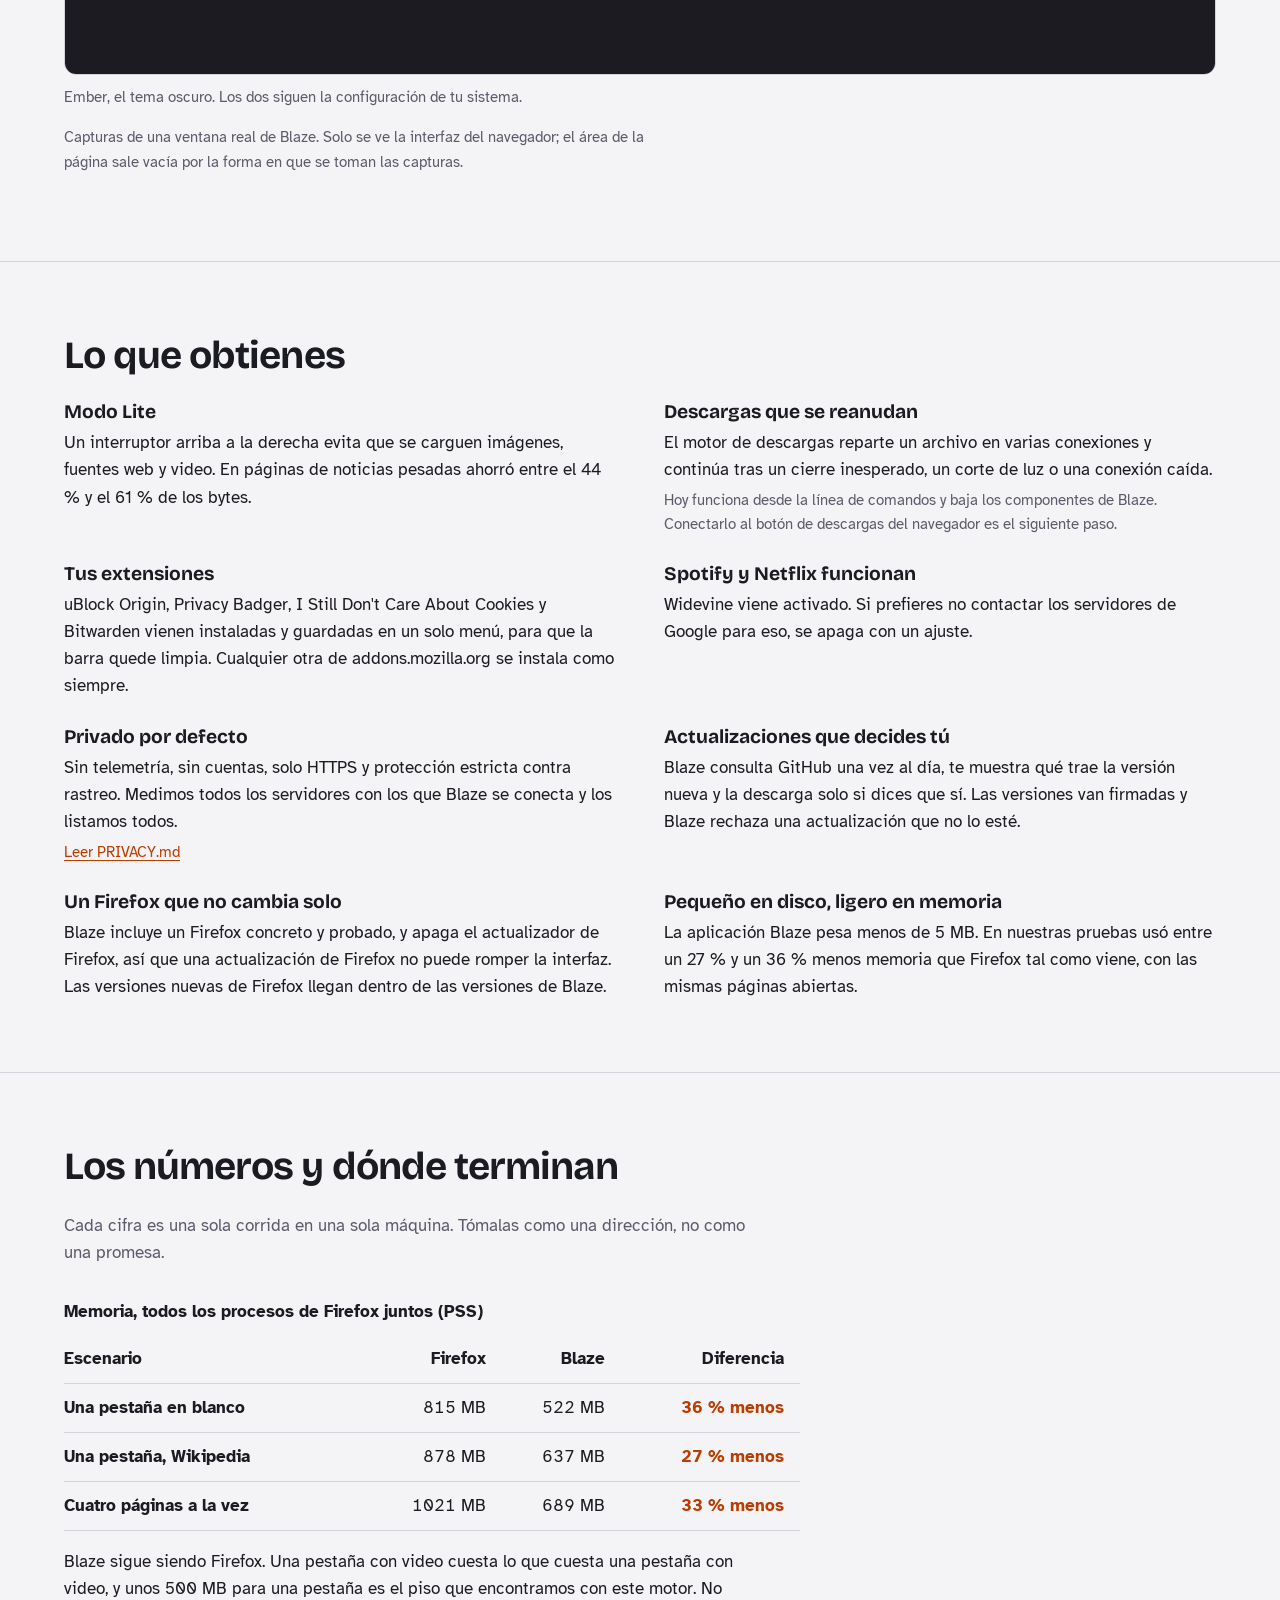
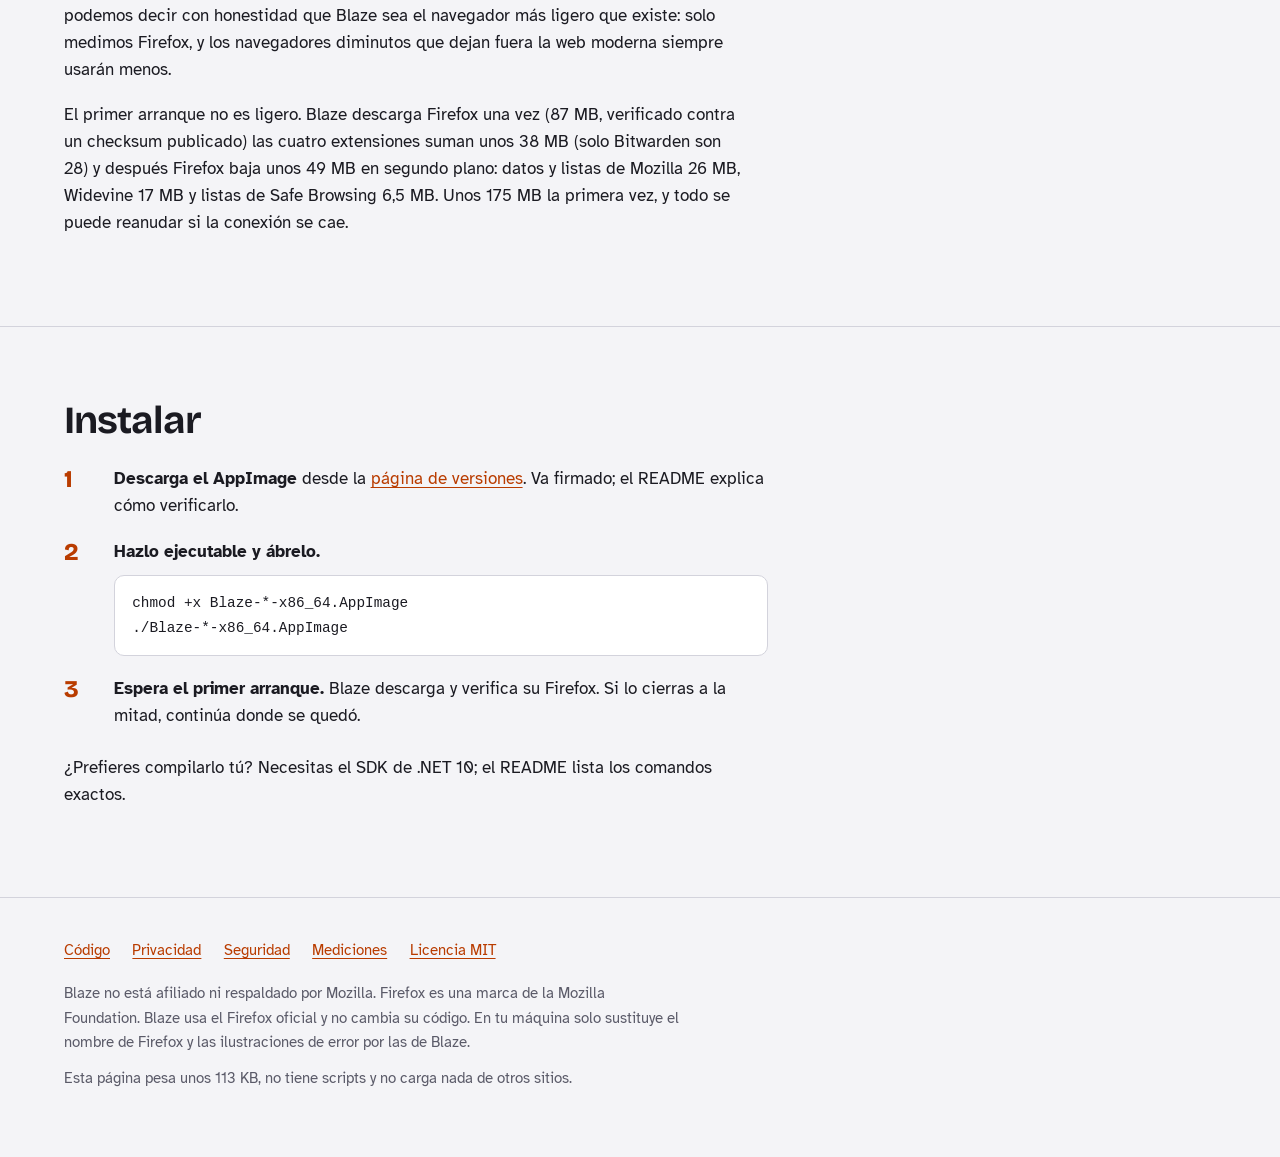
==== commit 2f8cbc59: "Make the owner's Blaze the default: grouped extensions, DuckDuckGo, Bitwarden and cookie-notice exte" ====
--- a/docs/es/index.html
+++ b/docs/es/index.html
@@ -4,7 +4,7 @@
   <meta charset="utf-8">
   <meta name="viewport" content="width=device-width, initial-scale=1">
   <title>Blaze, un navegador basado en Firefox para conexiones lentas</title>
-  <meta name="description" content="Blaze es un navegador basado en Firefox, pensado para la velocidad y la ligereza: modo Lite, descargas que se reanudan, uBlock Origin y Privacy Badger preinstalados, y actualizaciones que decides tú.">
+  <meta name="description" content="Blaze es un navegador basado en Firefox, pensado para la velocidad y la ligereza: modo Lite, descargas que se reanudan, uBlock Origin, Privacy Badger, bloqueo de avisos de cookies y Bitwarden preinstalados, y actualizaciones que decides tú.">
   <meta name="theme-color" content="#14141a">
   <link rel="icon" href="../assets/blaze.svg" type="image/svg+xml">
   <link rel="preload" href="../assets/fonts/bricolage-grotesque-latin-wght-normal.woff2" as="font" type="font/woff2" crossorigin>
@@ -33,7 +33,7 @@
   <div class="wrap hero">
     <div>
       <h1>Abre la web con una mala conexión.</h1>
-      <p class="lede">Blaze es un navegador basado en Firefox, pensado para la velocidad y la ligereza. Descarga menos por cada página, recuerda dónde se quedó una descarga y conserva uBlock Origin y Privacy Badger.</p>
+      <p class="lede">Blaze es un navegador basado en Firefox, pensado para la velocidad y la ligereza. Descarga menos por cada página, recuerda dónde se quedó una descarga y trae uBlock Origin, Privacy Badger, un bloqueador de avisos de cookies y Bitwarden.</p>
       <div class="actions">
         <a class="btn" href="https://github.com/vezzulab/blaze/releases/latest">Descargar el AppImage</a>
         <a href="https://github.com/vezzulab/blaze">Ver el código en GitHub</a>
@@ -69,7 +69,7 @@
       <h2 id="look">Plano, compacto y en dos tonos</h2>
       <figure class="shots">
         <div class="shot">
-          <img src="../assets/blaze-ash.png" width="1280" height="380" alt="Blaze en su tema claro, Ash: barra de direcciones redondeada y, arriba a la derecha, los iconos de uBlock Origin y Privacy Badger y el interruptor Lite." loading="lazy">
+          <img src="../assets/blaze-ash.png" width="1280" height="380" alt="Blaze en su tema claro, Ash: una barra corta: atrás, recargar, inicio, una barra de direcciones redondeada que busca con DuckDuckGo, el menú de extensiones, la biblioteca y el interruptor Lite." loading="lazy">
           <figcaption>Ash, el tema claro.</figcaption>
         </div>
         <div class="shot">
@@ -96,7 +96,7 @@
         </div>
         <div>
           <dt>Tus extensiones</dt>
-          <dd>uBlock Origin y Privacy Badger vienen instaladas. Cualquier otra de addons.mozilla.org se instala como siempre.</dd>
+          <dd>uBlock Origin, Privacy Badger, I Still Don't Care About Cookies y Bitwarden vienen instaladas y guardadas en un solo menú, para que la barra quede limpia. Cualquier otra de addons.mozilla.org se instala como siempre.</dd>
         </div>
         <div>
           <dt>Spotify y Netflix funcionan</dt>
@@ -139,7 +139,7 @@
         </table>
       </div>
       <p>Blaze sigue siendo Firefox. Una pestaña con video cuesta lo que cuesta una pestaña con video, y unos 500 MB para una pestaña es el piso que encontramos con este motor. No podemos decir con honestidad que Blaze sea el navegador más ligero que existe: solo medimos Firefox, y los navegadores diminutos que dejan fuera la web moderna siempre usarán menos.</p>
-      <p>El primer arranque no es ligero. Blaze descarga Firefox una vez (87 MB, verificado contra un checksum publicado) y después Firefox baja unos 43 MB en segundo plano: Widevine 17 MB, listas de Safe Browsing 10 MB, listas de bloqueo de Mozilla 8 MB y las listas de uBlock Origin y Privacy Badger 5 MB. Todo se puede reanudar si la conexión se cae.</p>
+      <p>El primer arranque no es ligero. Blaze descarga Firefox una vez (87 MB, verificado contra un checksum publicado) las cuatro extensiones suman unos 38 MB (solo Bitwarden son 28) y después Firefox baja unos 49 MB en segundo plano: datos y listas de Mozilla 26 MB, Widevine 17 MB y listas de Safe Browsing 6,5 MB. Unos 175 MB la primera vez, y todo se puede reanudar si la conexión se cae.</p>
     </div>
   </section>
 
@@ -168,7 +168,7 @@
       <a href="https://github.com/vezzulab/blaze/blob/main/LICENSE">Licencia MIT</a>
     </div>
     <p>Blaze no está afiliado ni respaldado por Mozilla. Firefox es una marca de la Mozilla Foundation. Blaze usa el Firefox oficial y no cambia su código. En tu máquina solo sustituye el nombre de Firefox y las ilustraciones de error por las de Blaze.</p>
-    <p>Esta página pesa unos 109 KB, no tiene scripts y no carga nada de otros sitios.</p>
+    <p>Esta página pesa unos 113 KB, no tiene scripts y no carga nada de otros sitios.</p>
   </div>
 </footer>
 </body>
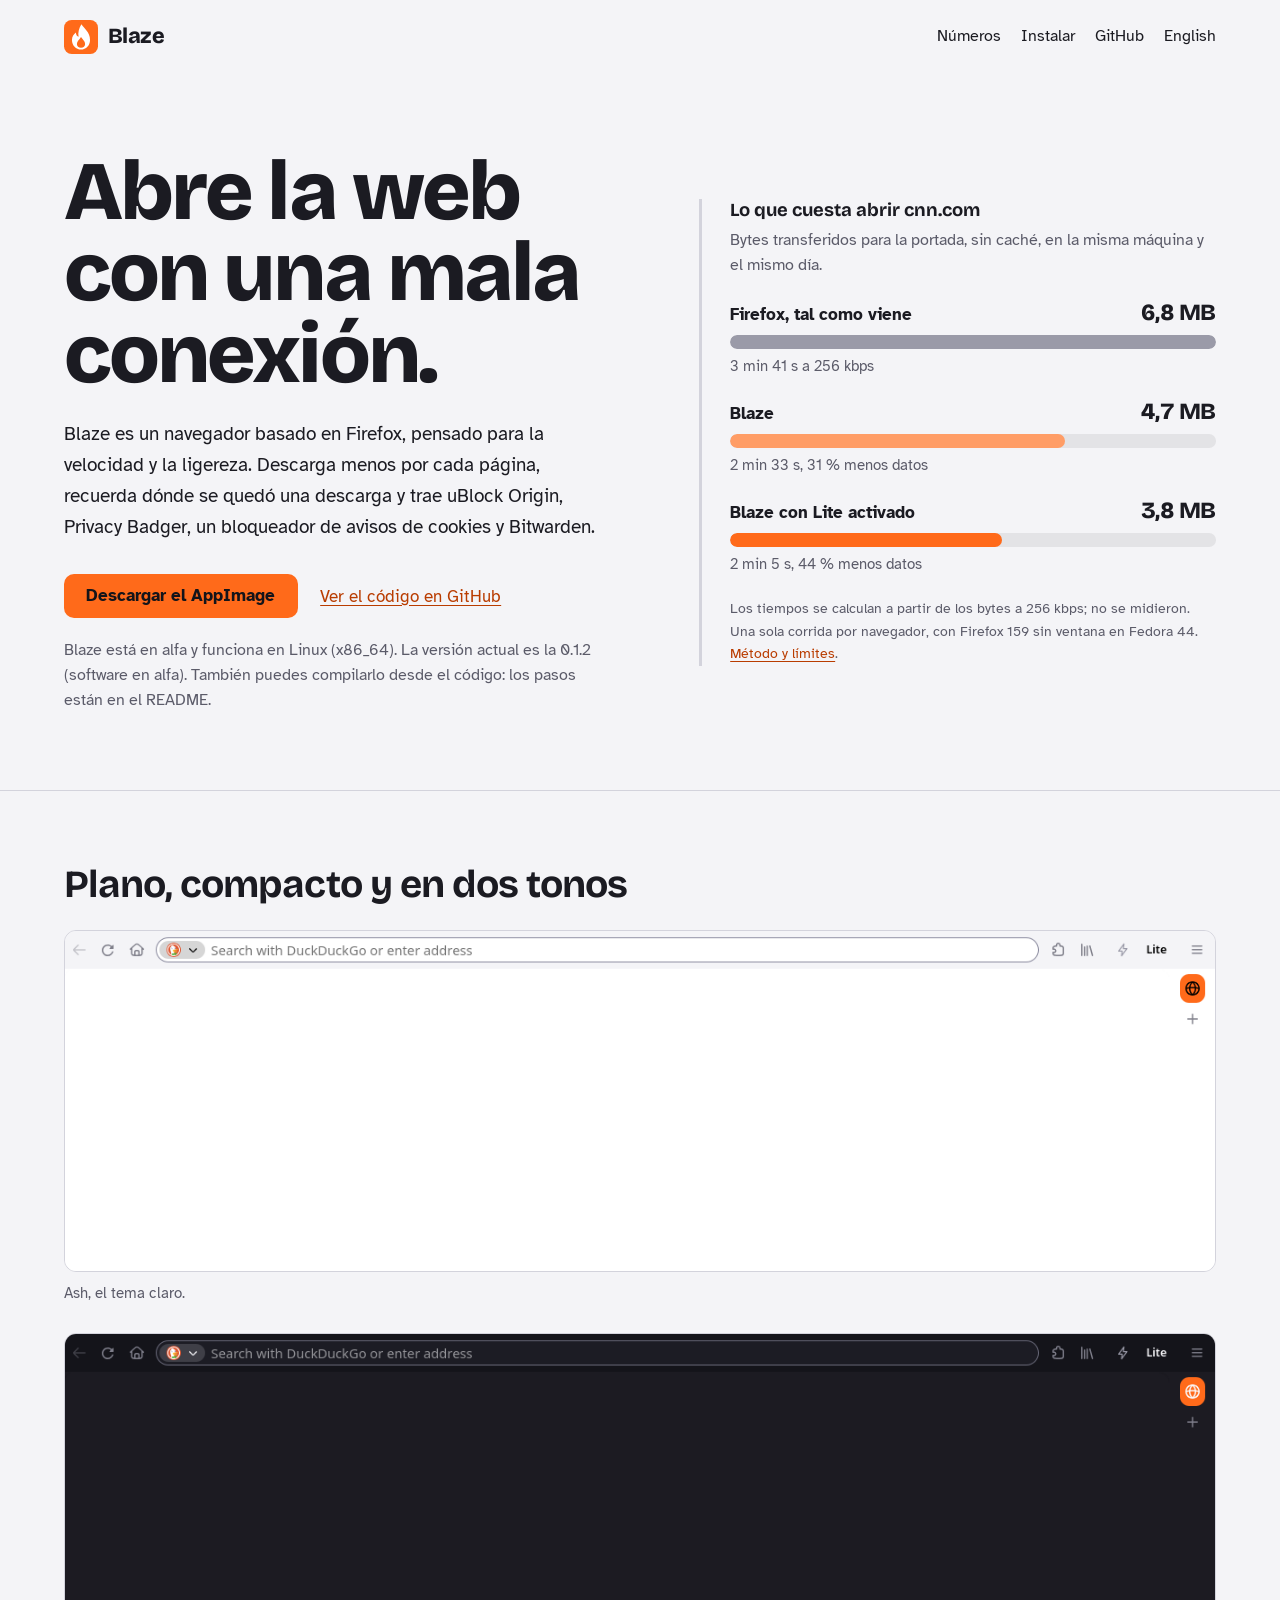
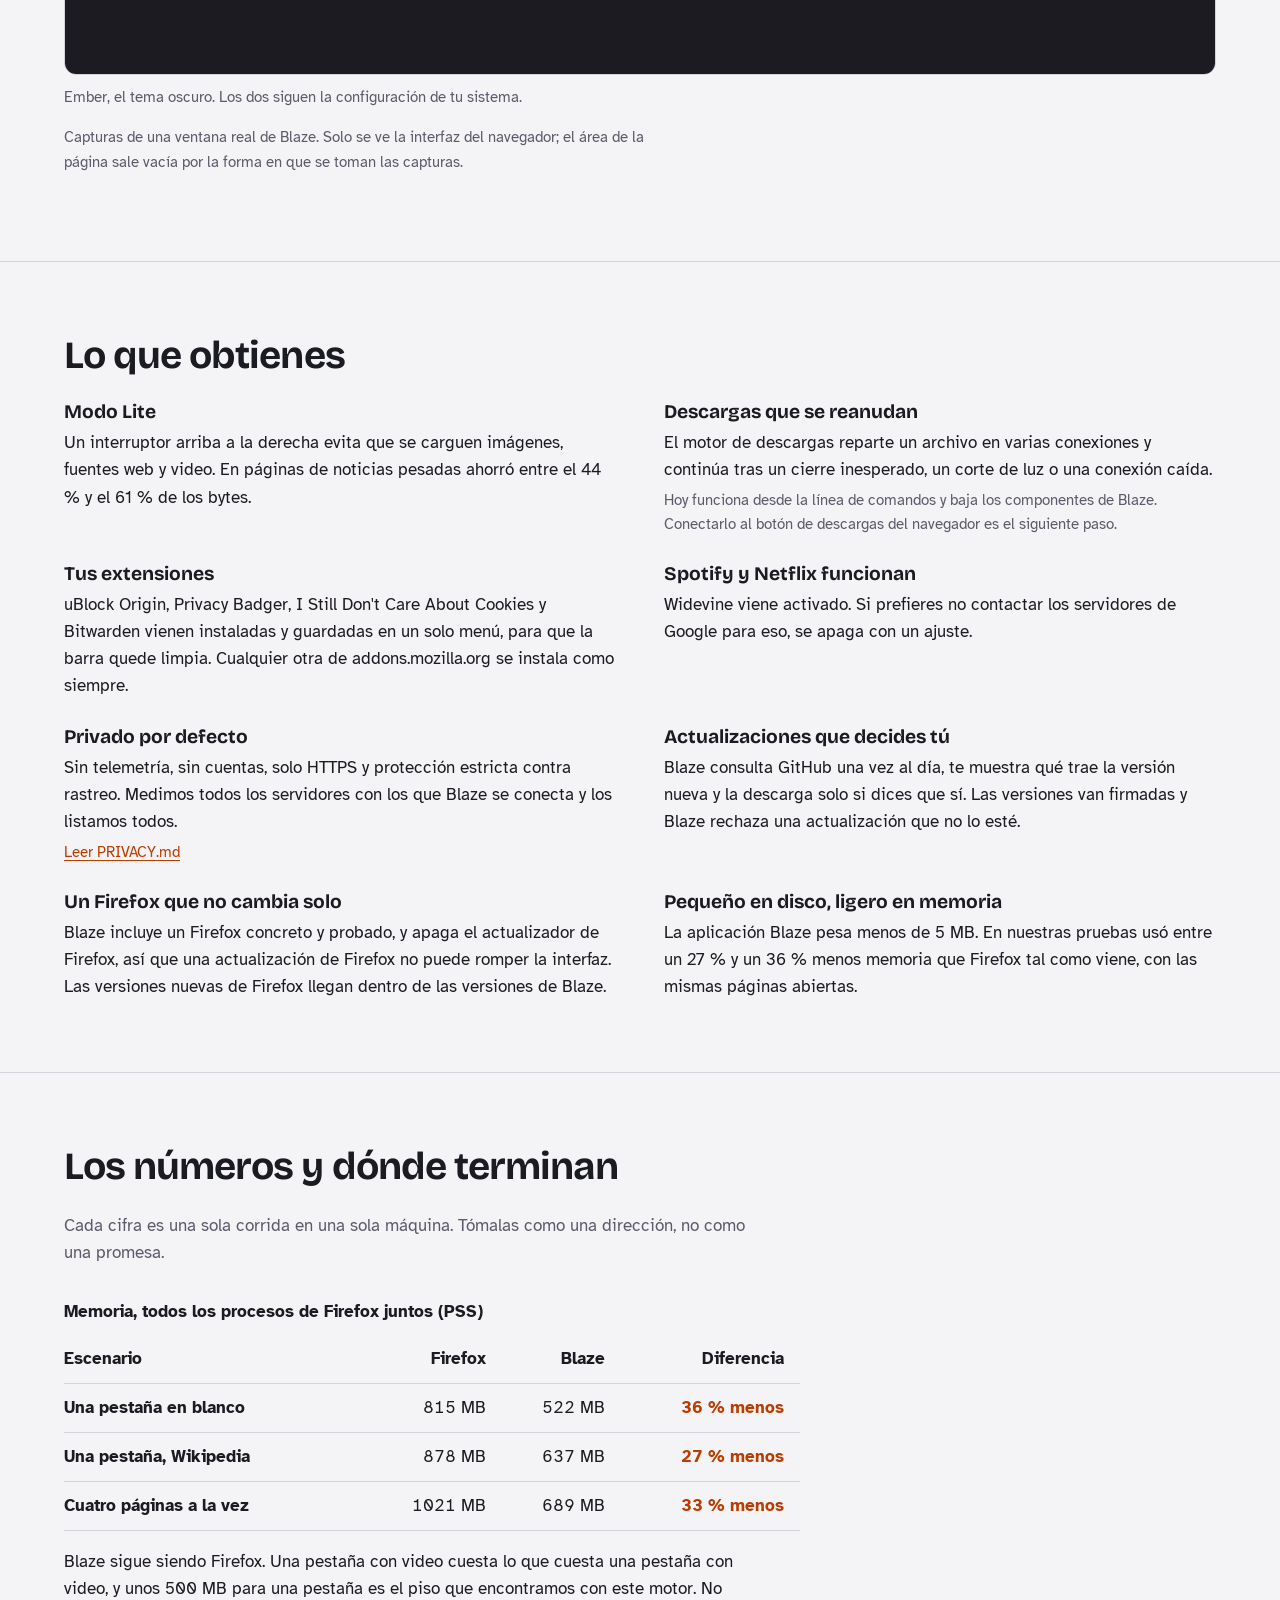
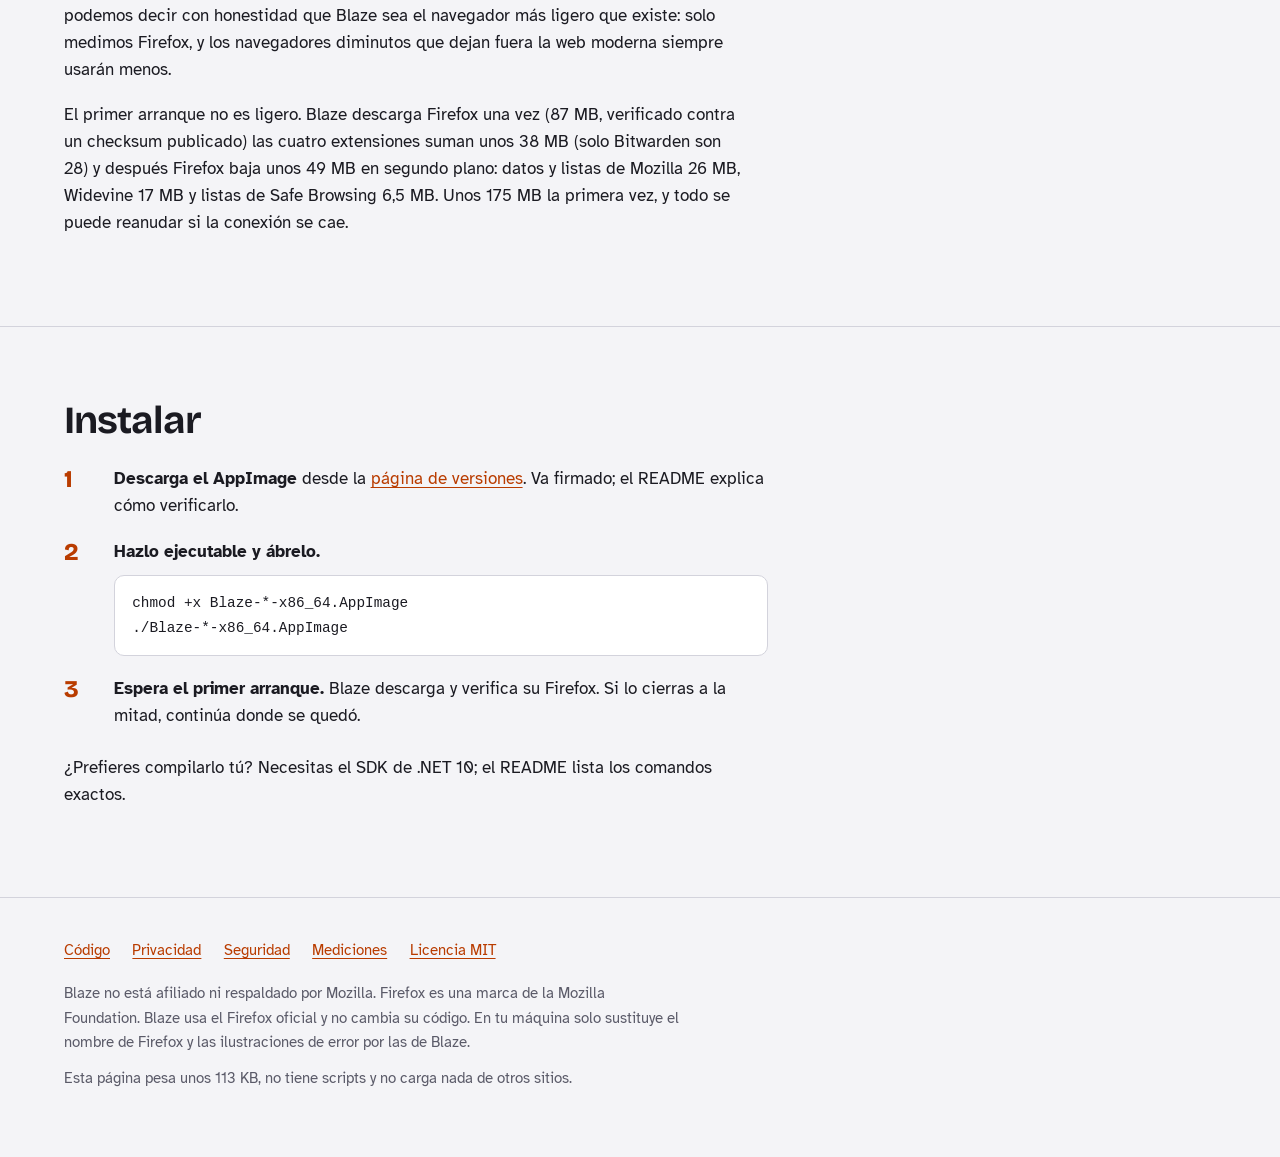
==== commit 39d11382: "Point the docs and website at 0.1.2" ====
--- a/docs/es/index.html
+++ b/docs/es/index.html
@@ -38,7 +38,7 @@
         <a class="btn" href="https://github.com/vezzulab/blaze/releases/latest">Descargar el AppImage</a>
         <a href="https://github.com/vezzulab/blaze">Ver el código en GitHub</a>
       </div>
-      <p class="status">Blaze está en alfa y funciona en Linux (x86_64). La versión actual es la 0.1.1 (software en alfa). También puedes compilarlo desde el código: los pasos están en el README.</p>
+      <p class="status">Blaze está en alfa y funciona en Linux (x86_64). La versión actual es la 0.1.2 (software en alfa). También puedes compilarlo desde el código: los pasos están en el README.</p>
     </div>
 
     <aside class="weigh" aria-labelledby="weigh-h">
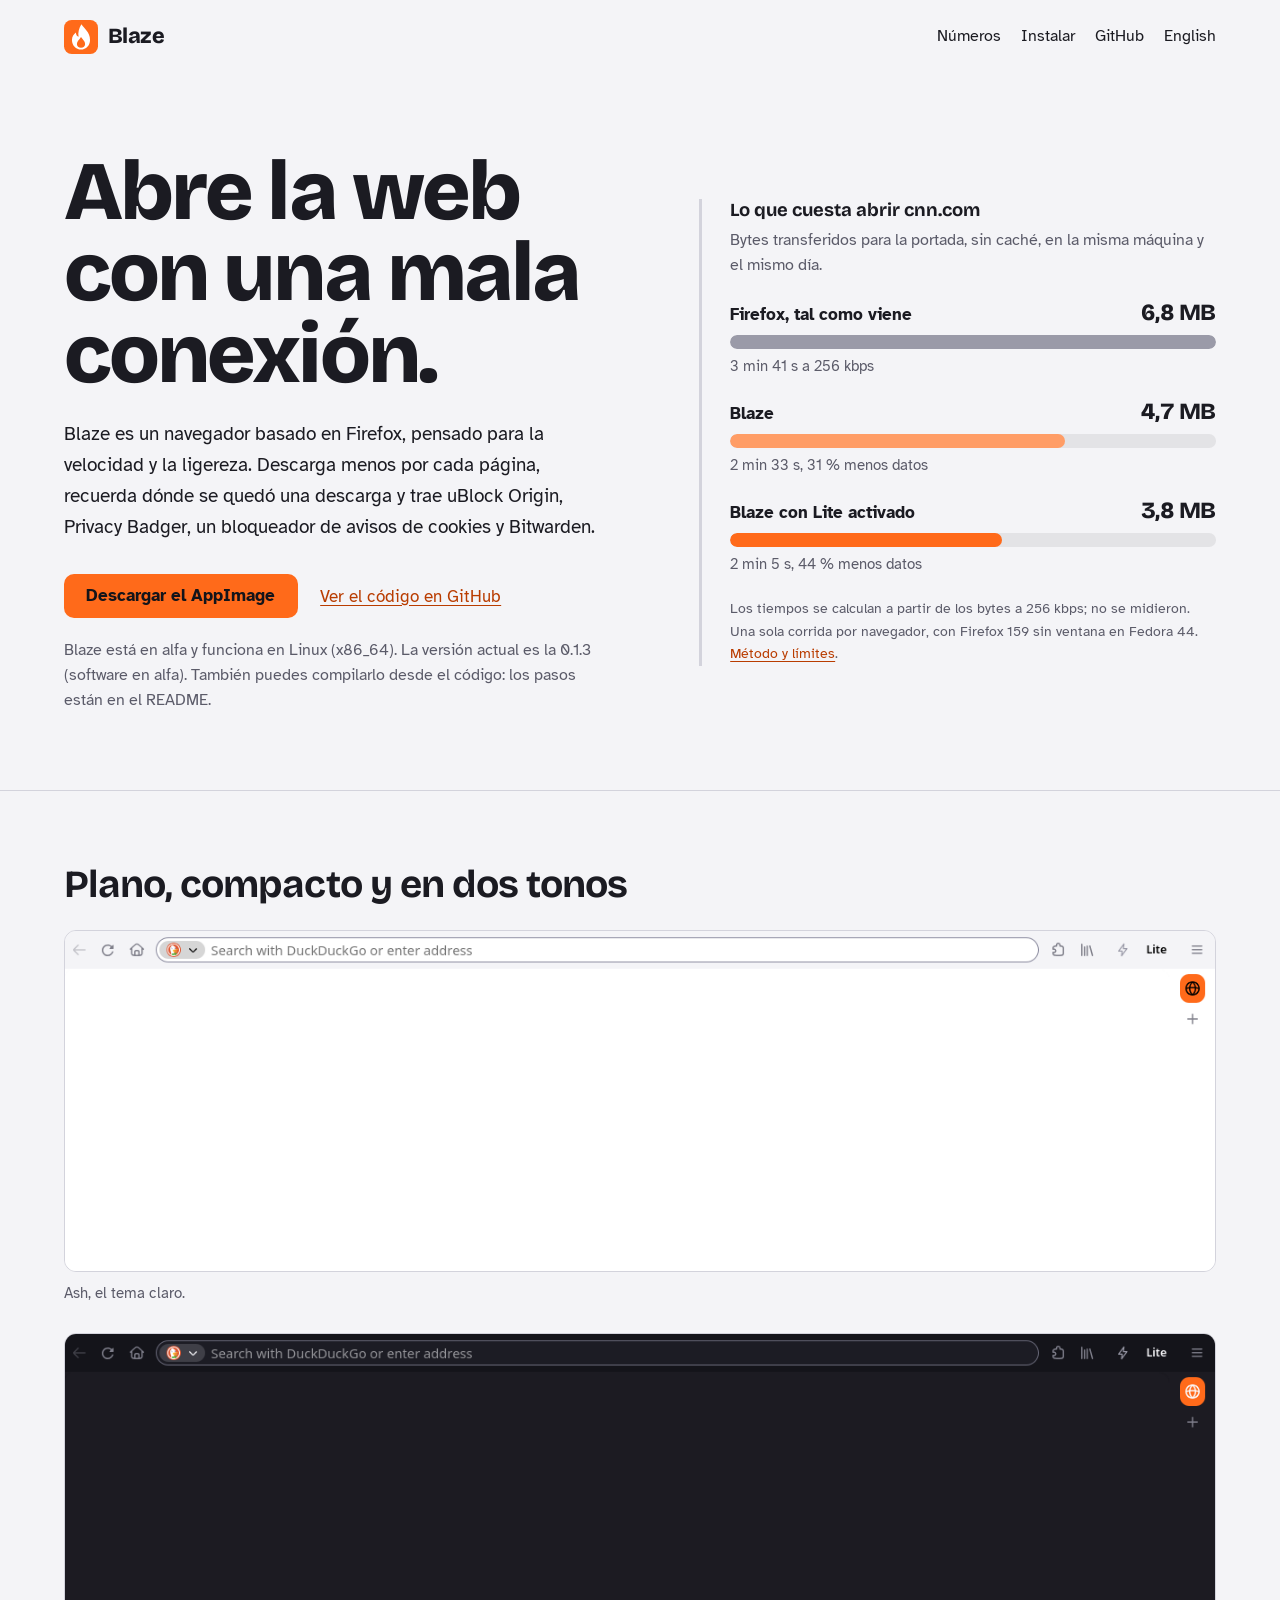
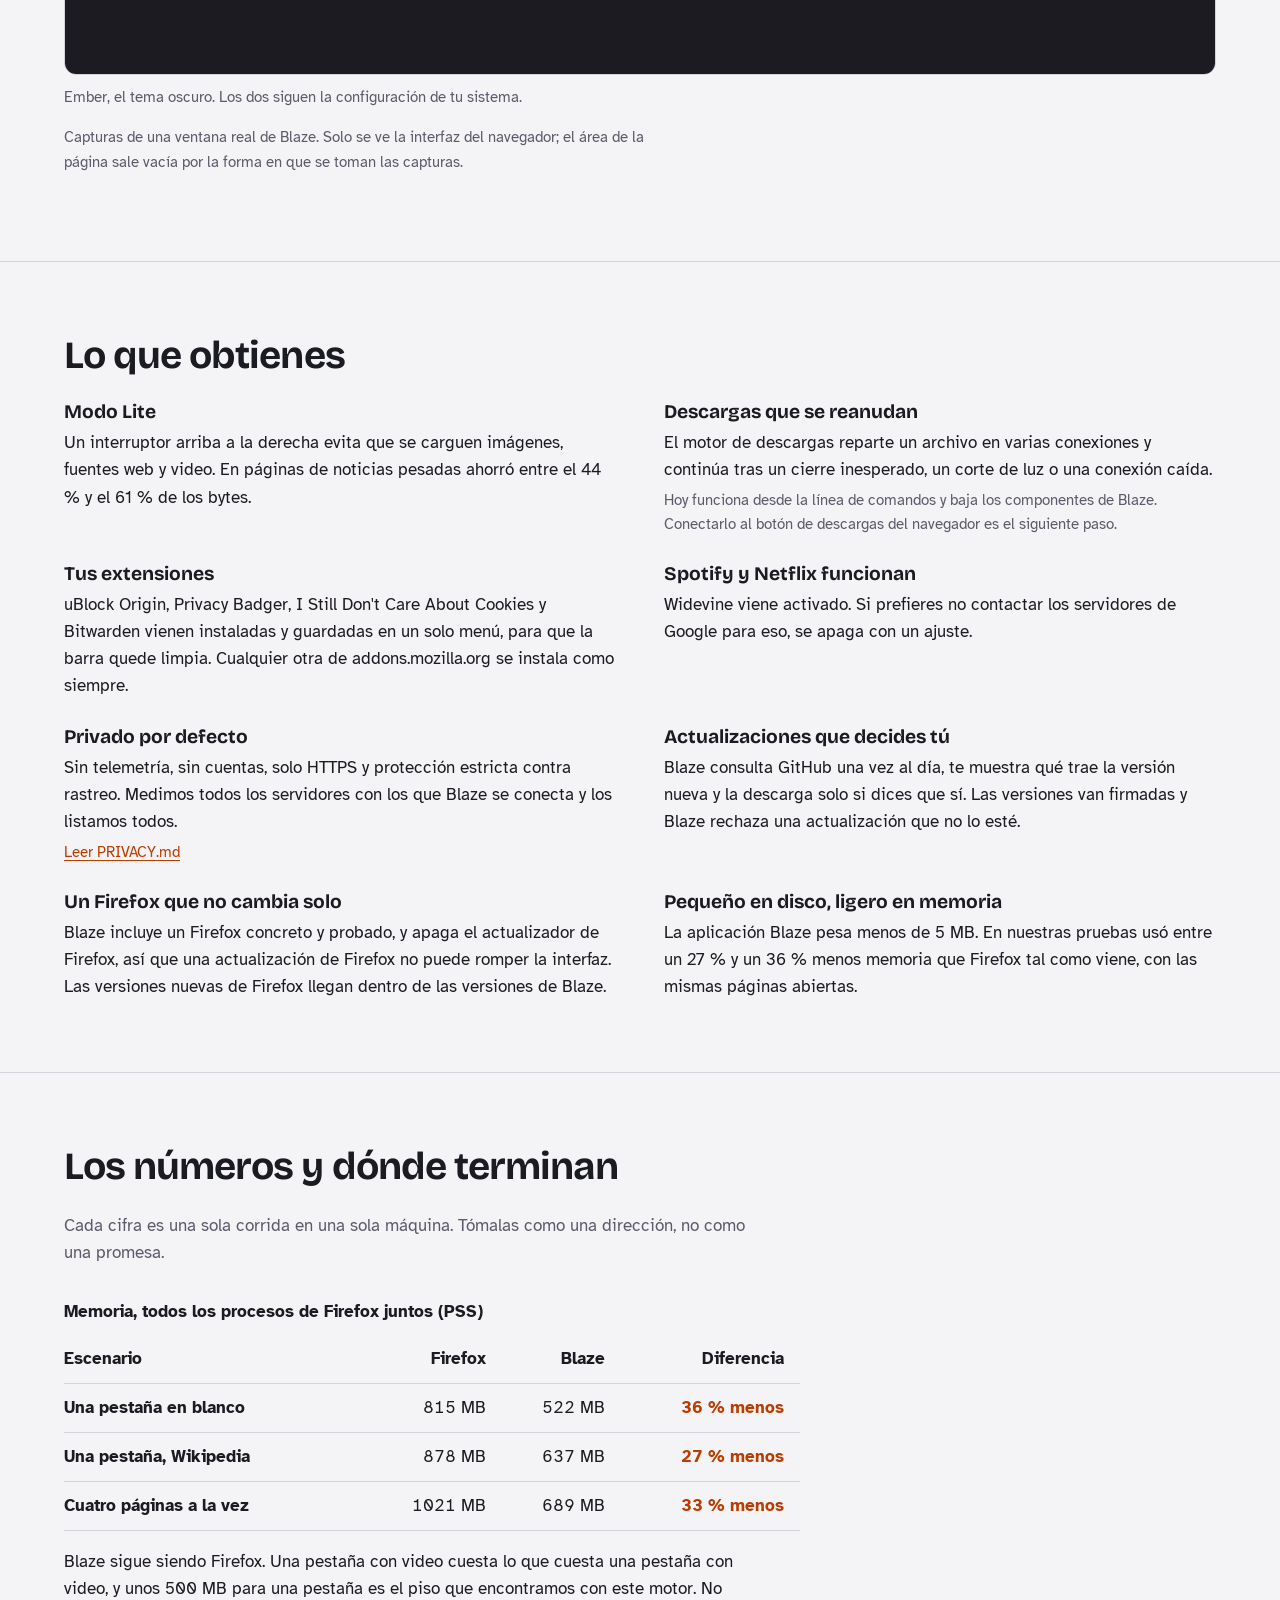
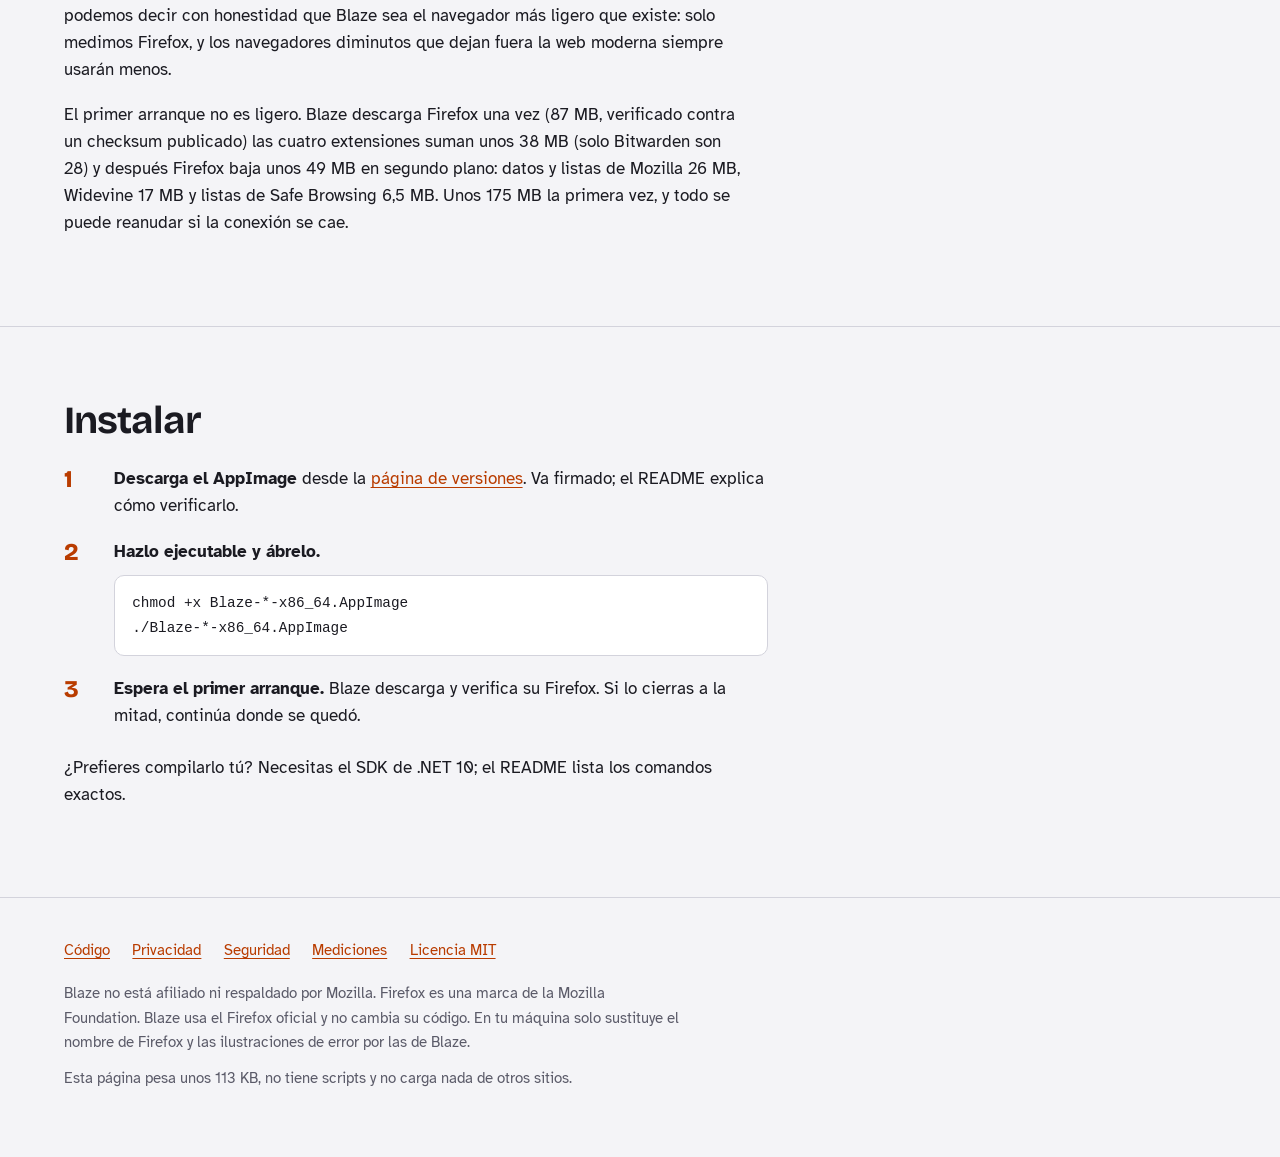
==== commit e72f3f37: "Point the docs and website at 0.1.3" ====
--- a/docs/es/index.html
+++ b/docs/es/index.html
@@ -38,7 +38,7 @@
         <a class="btn" href="https://github.com/vezzulab/blaze/releases/latest">Descargar el AppImage</a>
         <a href="https://github.com/vezzulab/blaze">Ver el código en GitHub</a>
       </div>
-      <p class="status">Blaze está en alfa y funciona en Linux (x86_64). La versión actual es la 0.1.2 (software en alfa). También puedes compilarlo desde el código: los pasos están en el README.</p>
+      <p class="status">Blaze está en alfa y funciona en Linux (x86_64). La versión actual es la 0.1.3 (software en alfa). También puedes compilarlo desde el código: los pasos están en el README.</p>
     </div>
 
     <aside class="weigh" aria-labelledby="weigh-h">
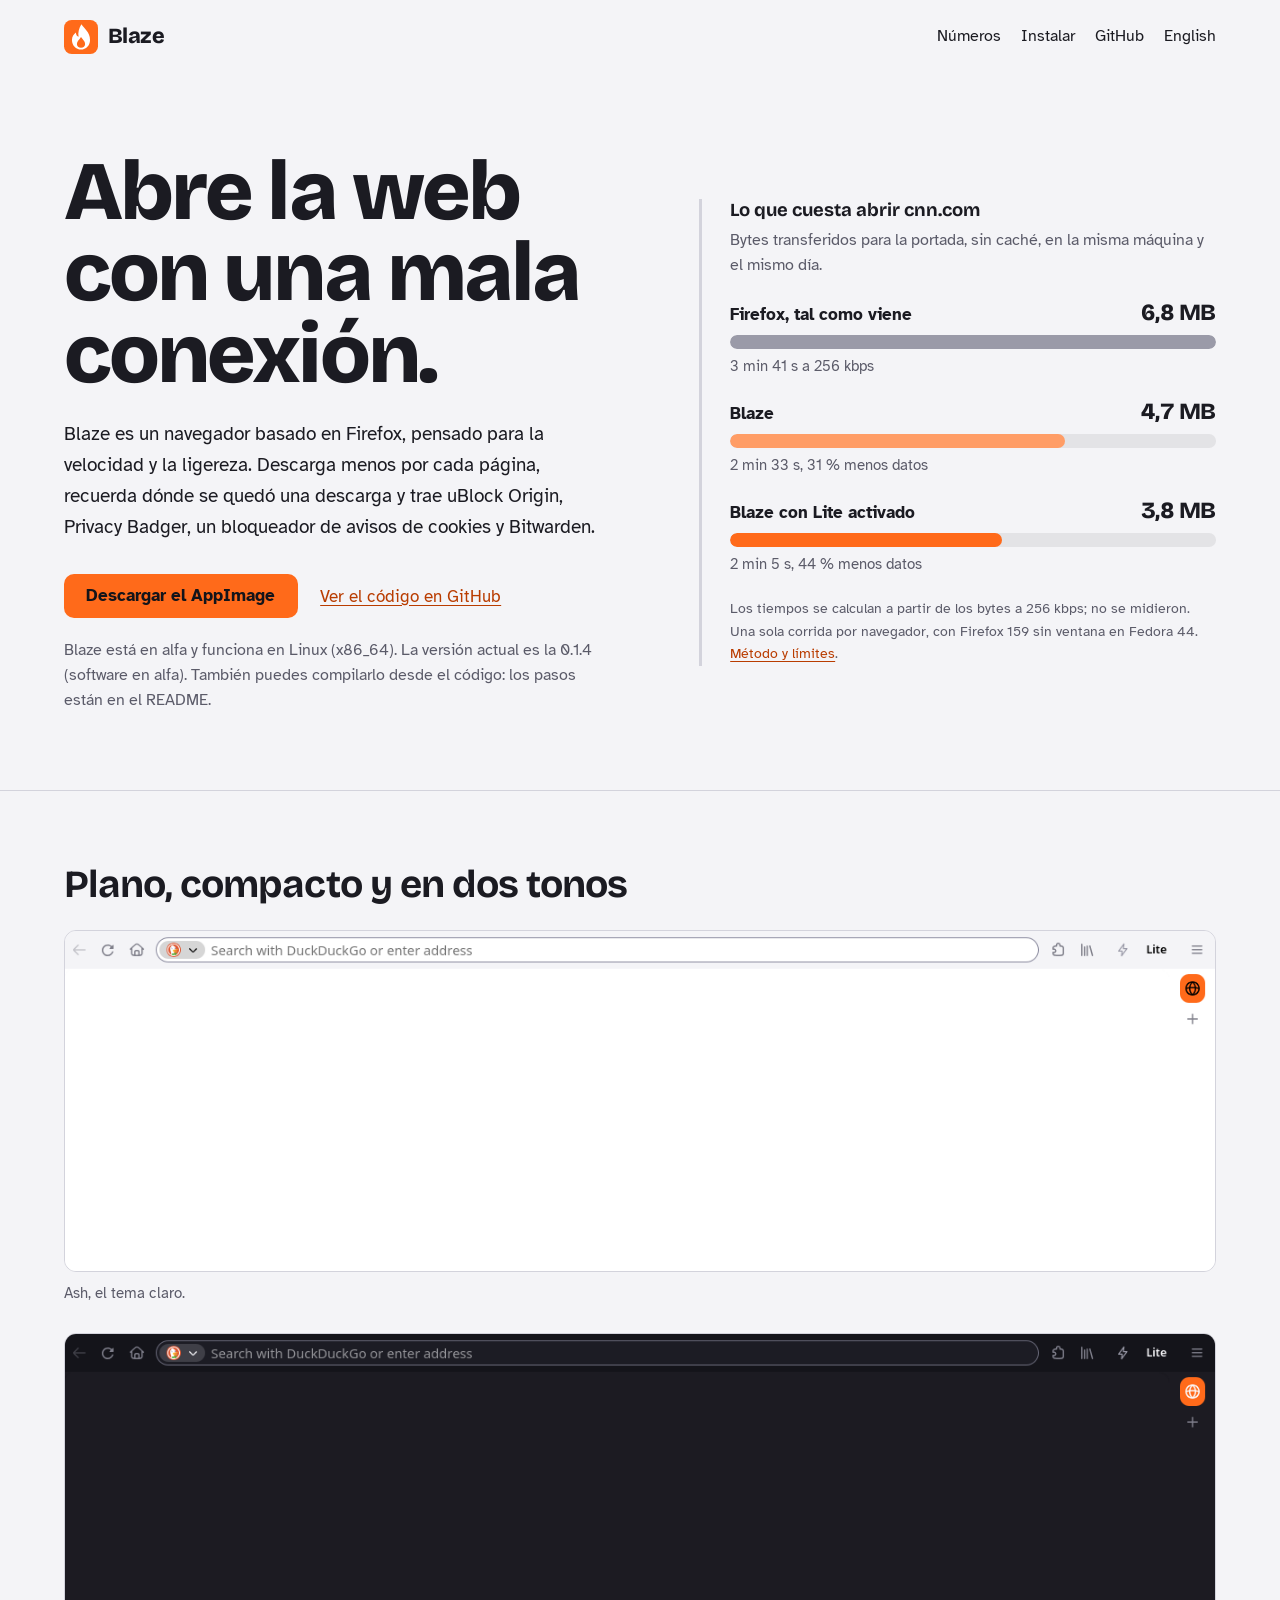
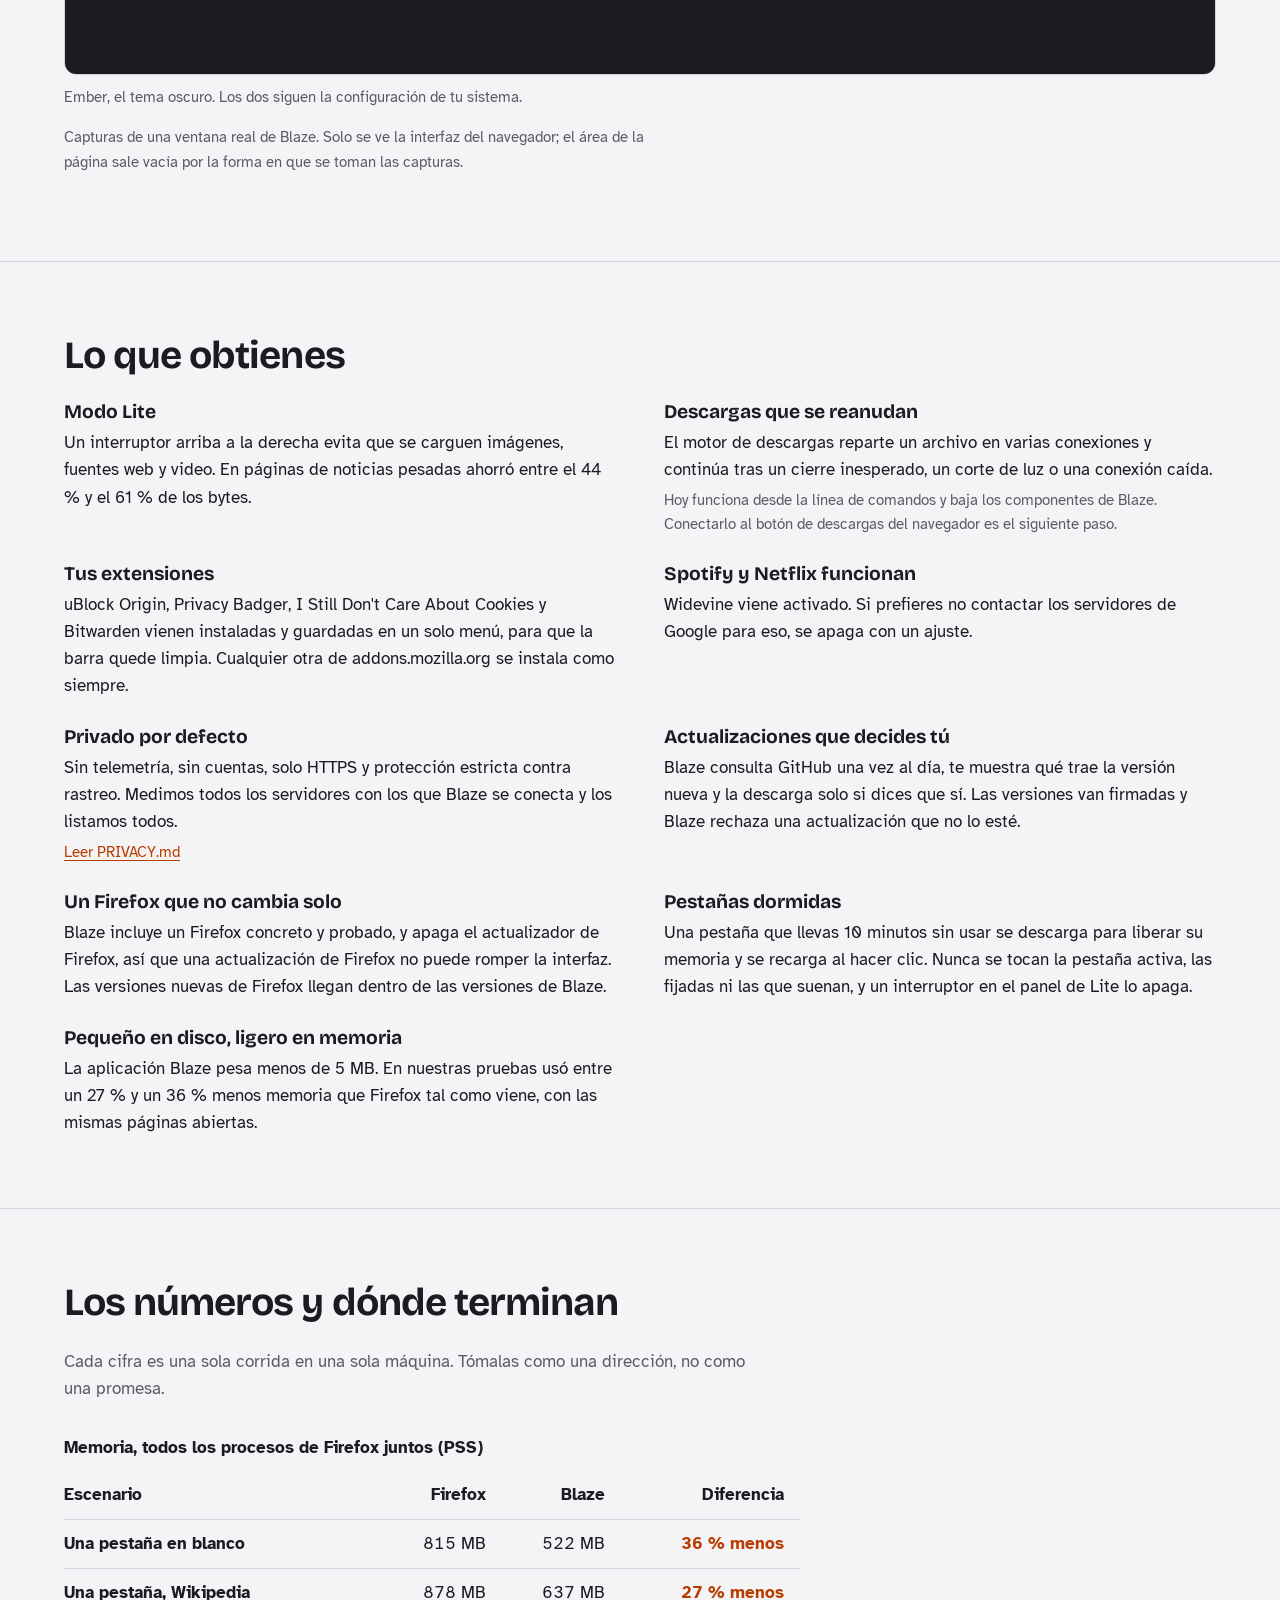
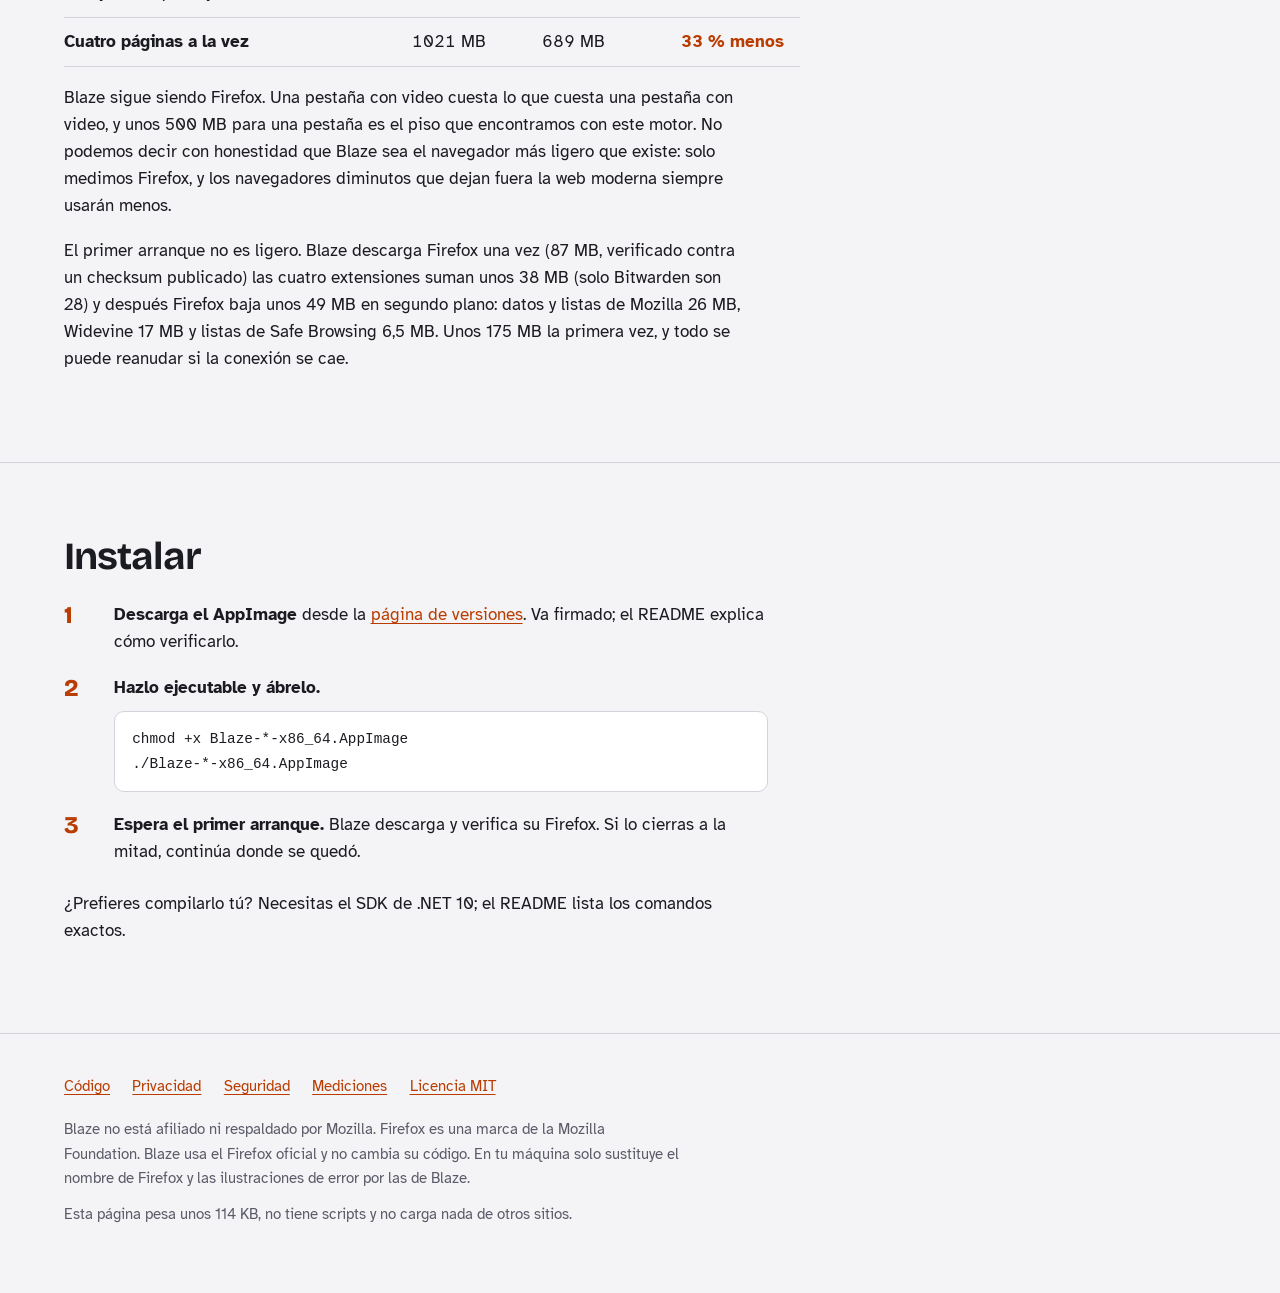
==== commit e36a89f8: "Point the docs and website at 0.1.4 and describe sleeping tabs" ====
--- a/docs/es/index.html
+++ b/docs/es/index.html
@@ -38,7 +38,7 @@
         <a class="btn" href="https://github.com/vezzulab/blaze/releases/latest">Descargar el AppImage</a>
         <a href="https://github.com/vezzulab/blaze">Ver el código en GitHub</a>
       </div>
-      <p class="status">Blaze está en alfa y funciona en Linux (x86_64). La versión actual es la 0.1.3 (software en alfa). También puedes compilarlo desde el código: los pasos están en el README.</p>
+      <p class="status">Blaze está en alfa y funciona en Linux (x86_64). La versión actual es la 0.1.4 (software en alfa). También puedes compilarlo desde el código: los pasos están en el README.</p>
     </div>
 
     <aside class="weigh" aria-labelledby="weigh-h">
@@ -116,6 +116,10 @@
           <dd>Blaze incluye un Firefox concreto y probado, y apaga el actualizador de Firefox, así que una actualización de Firefox no puede romper la interfaz. Las versiones nuevas de Firefox llegan dentro de las versiones de Blaze.</dd>
         </div>
         <div>
+          <dt>Pestañas dormidas</dt>
+          <dd>Una pestaña que llevas 10 minutos sin usar se descarga para liberar su memoria y se recarga al hacer clic. Nunca se tocan la pestaña activa, las fijadas ni las que suenan, y un interruptor en el panel de Lite lo apaga.</dd>
+        </div>
+        <div>
           <dt>Pequeño en disco, ligero en memoria</dt>
           <dd>La aplicación Blaze pesa menos de 5 MB. En nuestras pruebas usó entre un 27 % y un 36 % menos memoria que Firefox tal como viene, con las mismas páginas abiertas.</dd>
         </div>
@@ -168,7 +172,7 @@
       <a href="https://github.com/vezzulab/blaze/blob/main/LICENSE">Licencia MIT</a>
     </div>
     <p>Blaze no está afiliado ni respaldado por Mozilla. Firefox es una marca de la Mozilla Foundation. Blaze usa el Firefox oficial y no cambia su código. En tu máquina solo sustituye el nombre de Firefox y las ilustraciones de error por las de Blaze.</p>
-    <p>Esta página pesa unos 113 KB, no tiene scripts y no carga nada de otros sitios.</p>
+    <p>Esta página pesa unos 114 KB, no tiene scripts y no carga nada de otros sitios.</p>
   </div>
 </footer>
 </body>
